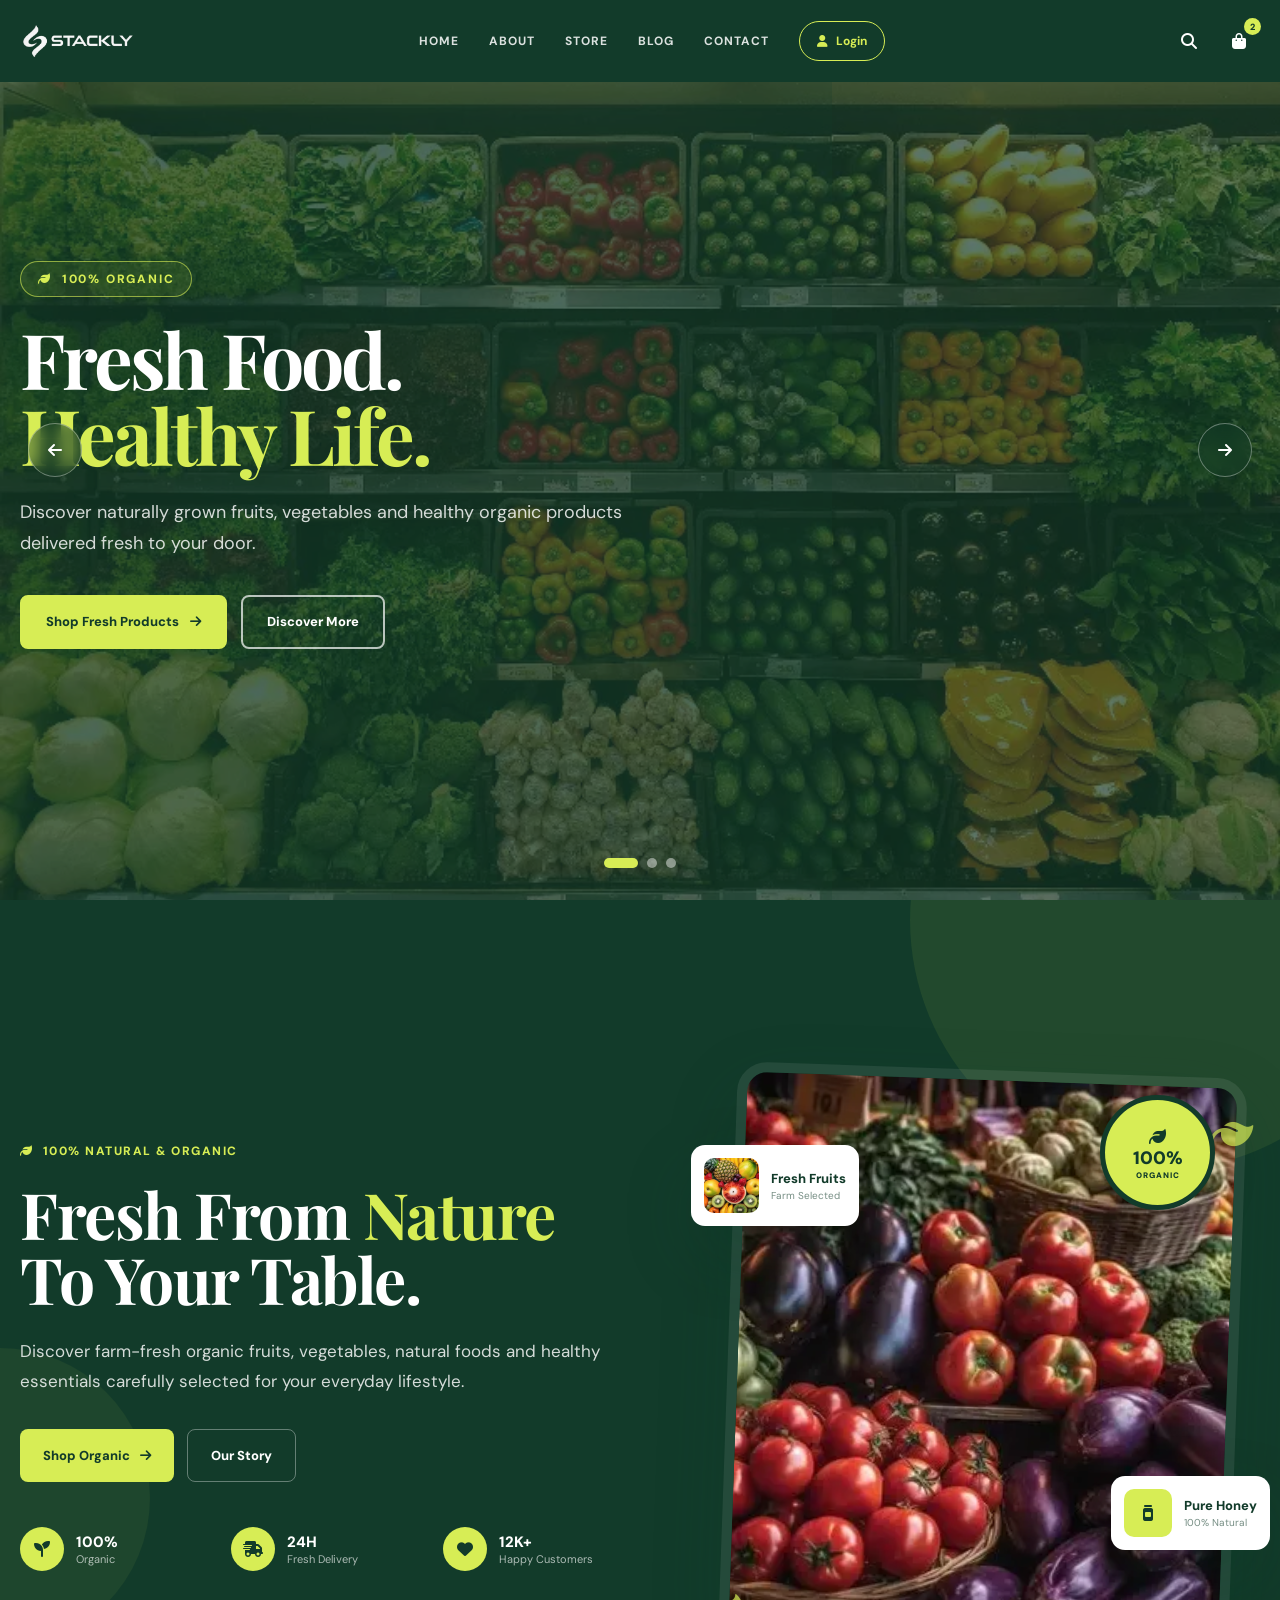
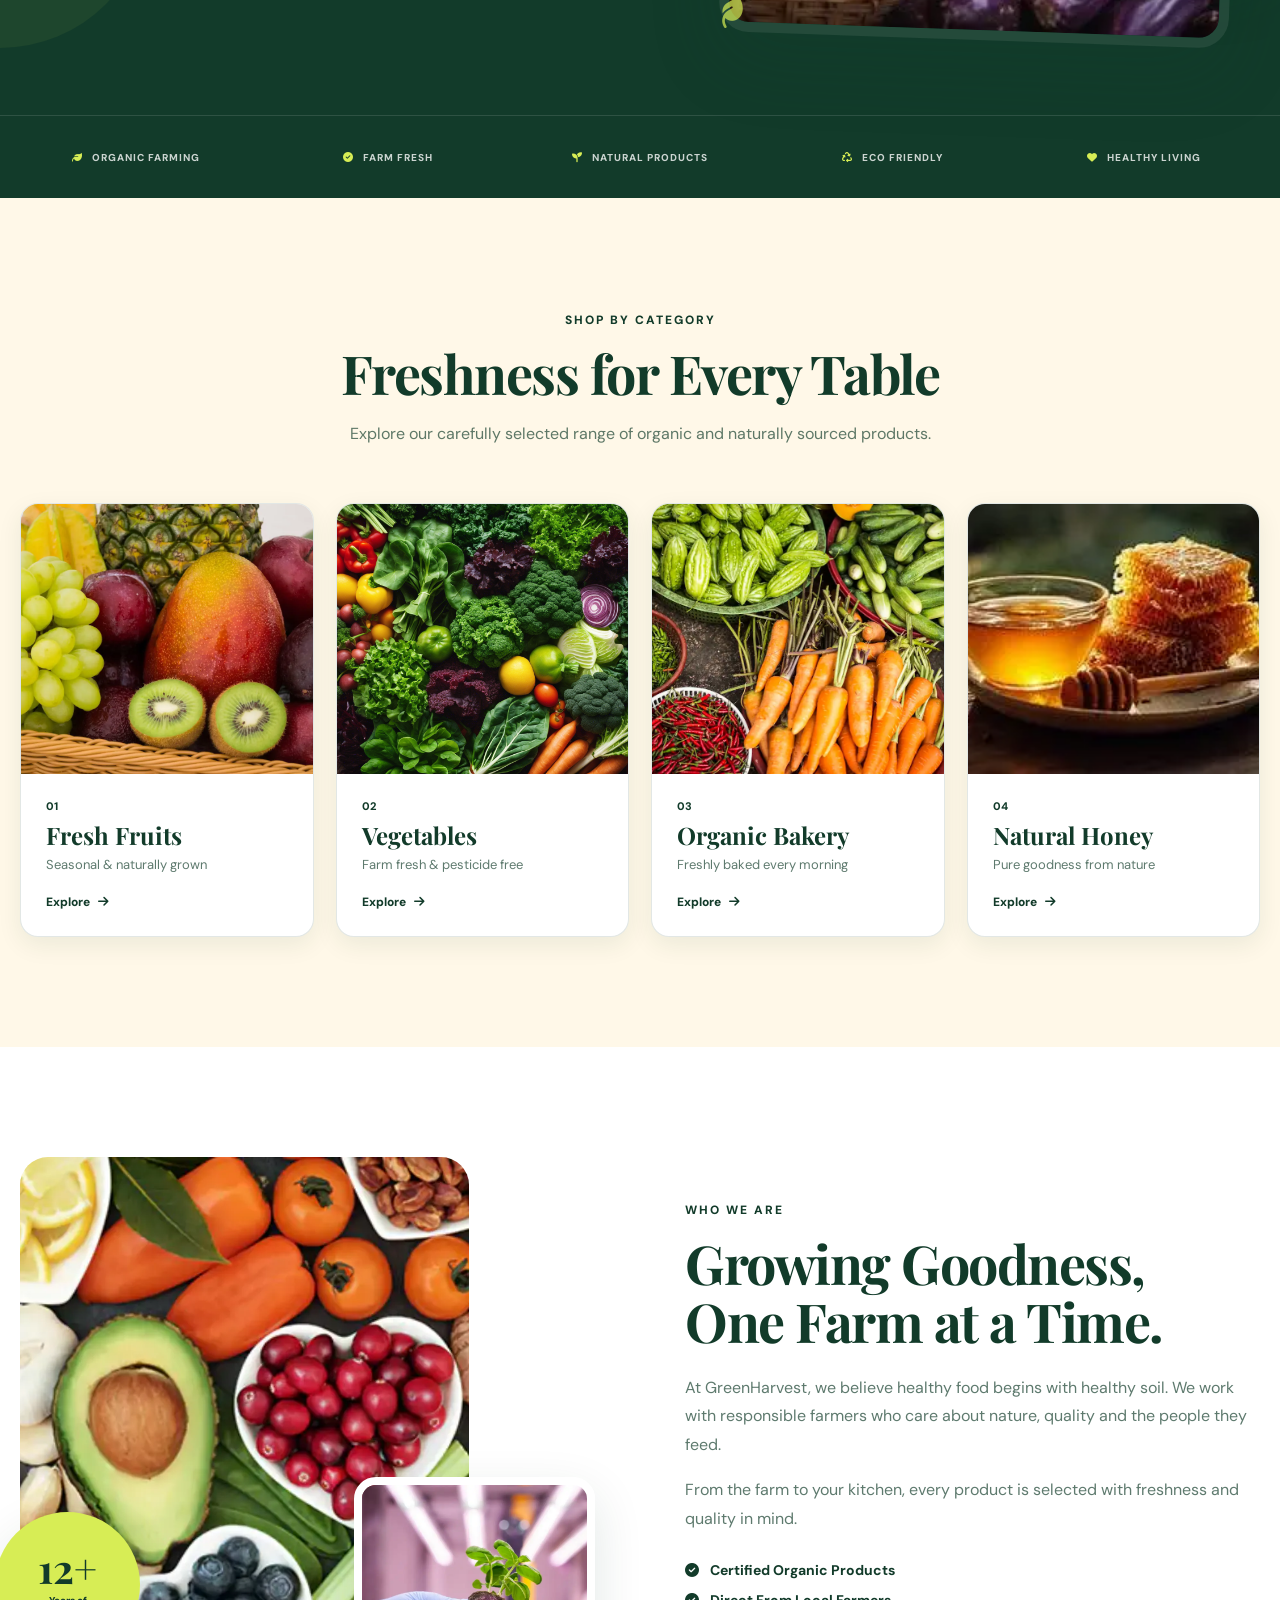
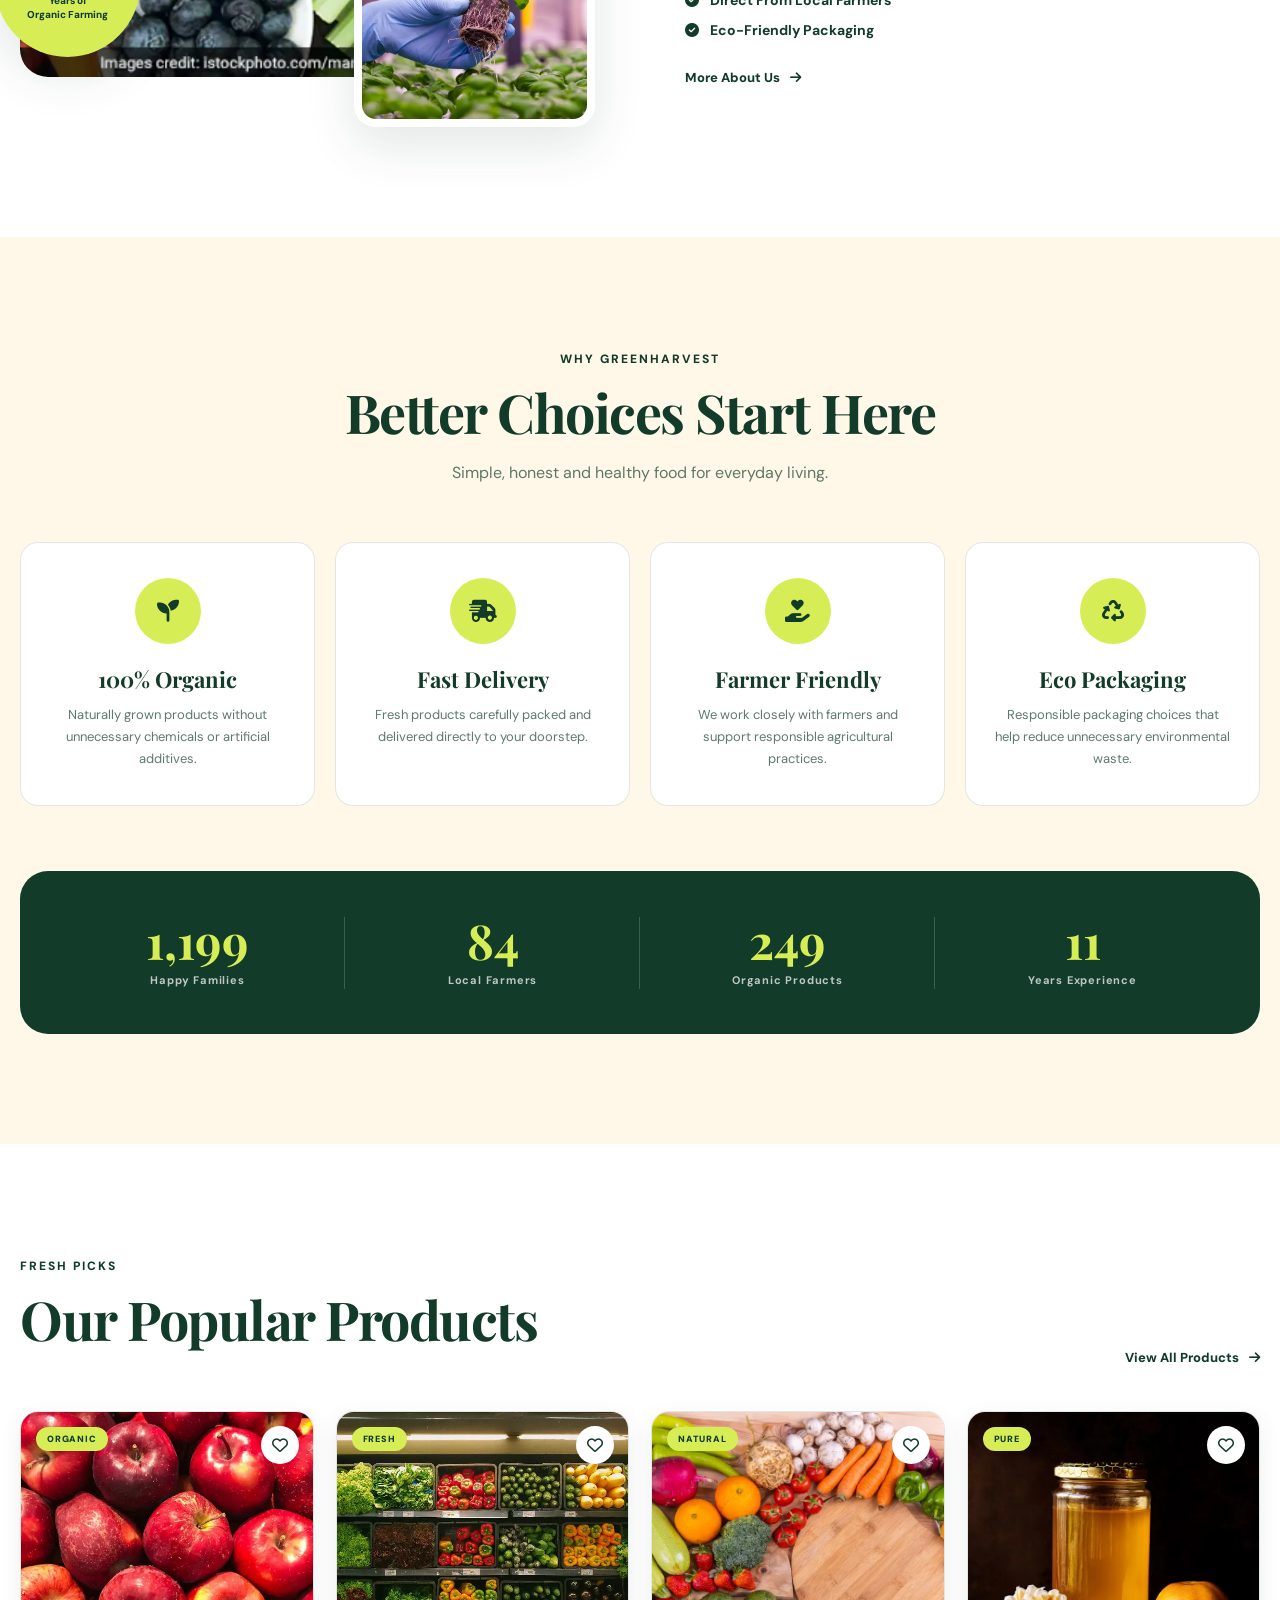
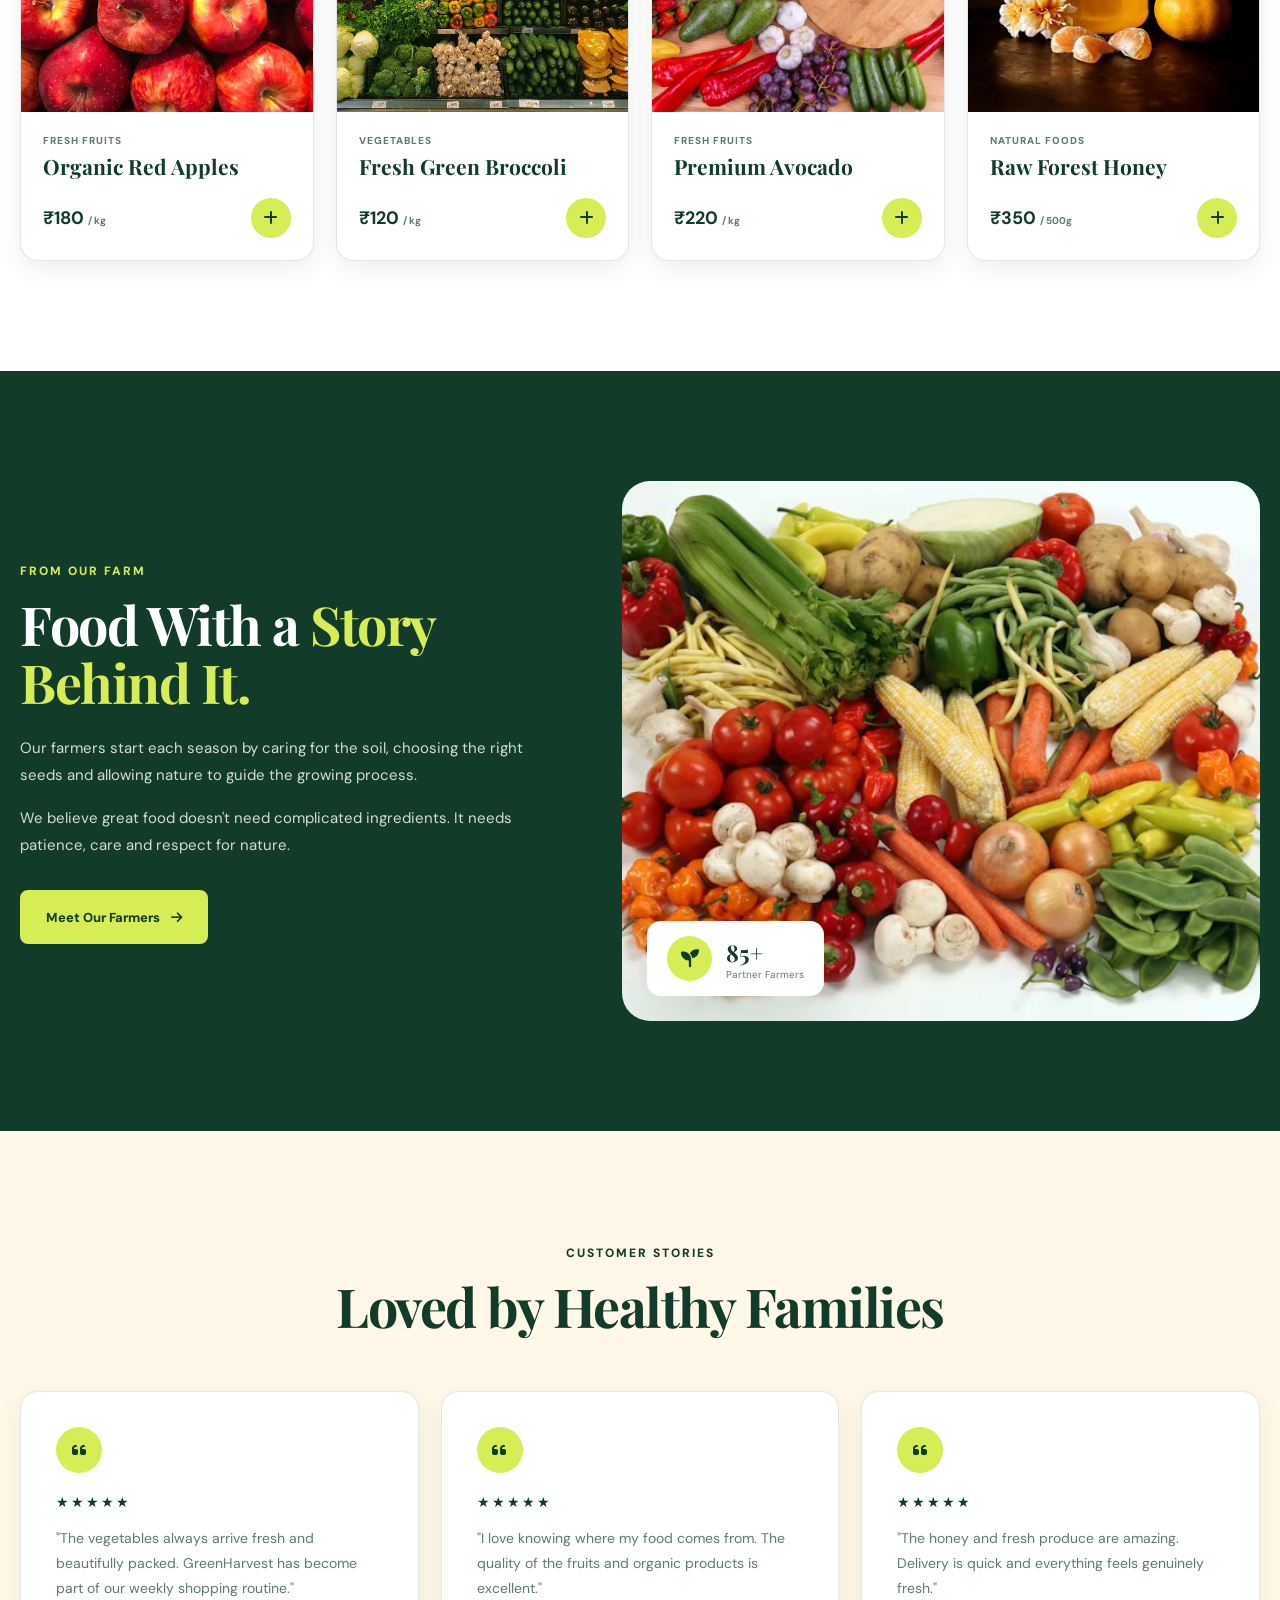
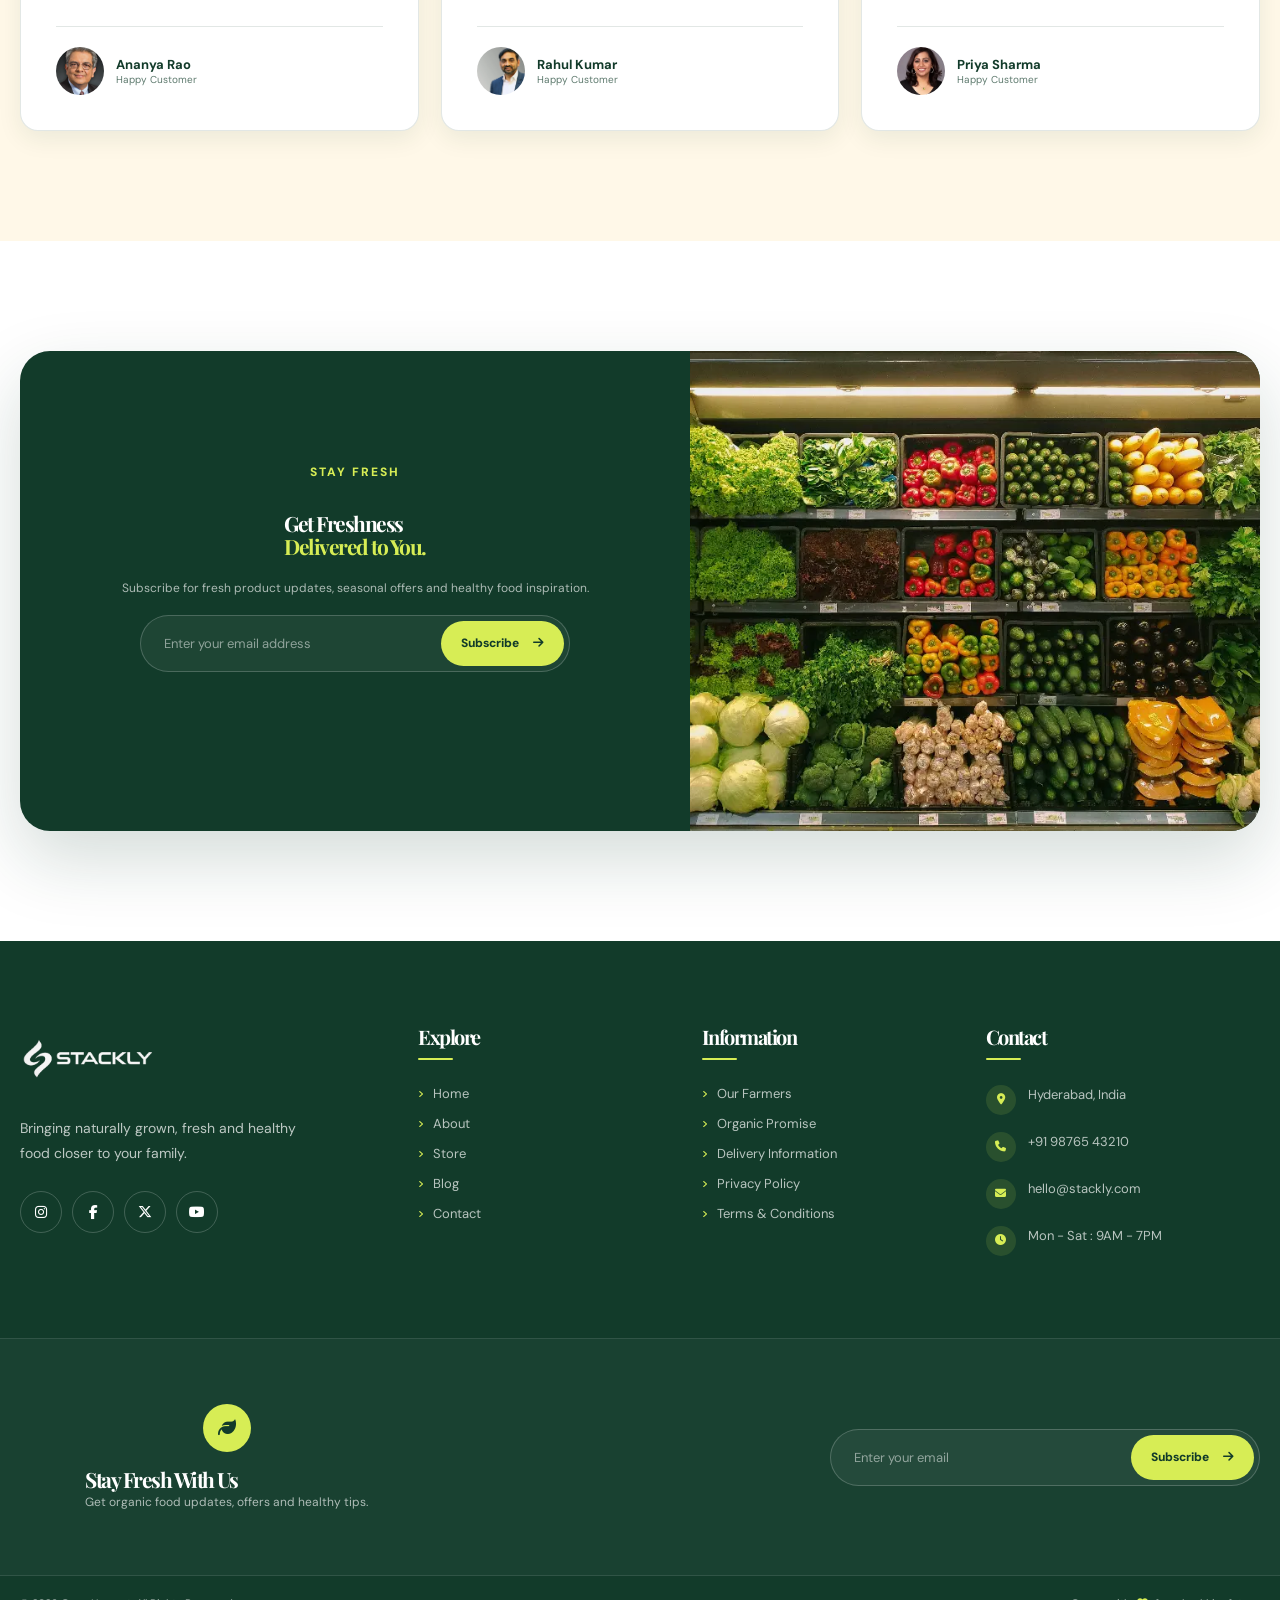
==== index.html @ ba46a20e "Add files via upload" ====
<!DOCTYPE html>
<html lang="en">
<head>
    <meta charset="UTF-8">
    <meta name="viewport" content="width=device-width, initial-scale=1.0">

    <meta name="description"
        content="Contact GreenHarvest Organic Food Store for orders, products, delivery and partnerships.">

    <title>GreenHarvest | Contact Us</title>

    <!-- Google Fonts -->
    <link rel="preconnect" href="https://fonts.googleapis.com">
    <link rel="preconnect" href="https://fonts.gstatic.com" crossorigin>

    <link href="https://fonts.googleapis.com/css2?family=DM+Sans:wght@400;500;600;700&family=Playfair+Display:wght@500;600;700;800&display=swap"
        rel="stylesheet">

    <!-- Font Awesome -->
    <link rel="stylesheet"
        href="https://cdnjs.cloudflare.com/ajax/libs/font-awesome/6.5.2/css/all.min.css">

    <!-- AOS -->
    <link rel="stylesheet"
        href="https://unpkg.com/aos@2.3.4/dist/aos.css">

    <!-- Contact CSS -->
    <link rel="stylesheet" href="css/style.css">
</head>

<body>

    <!-- ================= PRELOADER ================= -->

    <div class="preloader" id="preloader">
        <div class="loader">
            <span>
                <i class="fa-solid fa-leaf"></i>
            </span>

            <strong>STACKLY</strong>
        </div>
    </div>


    <!-- ================= HEADER ================= -->

    <header class="header" id="header">

        <div class="container nav-wrapper">
<a href="index.html" class="logo" aria-label="GreenHarvest Home">
    <img src="assets/imglogo.webp" alt="GreenHarvest Logo" class="logo-image">
</a>

            <nav class="navbar" id="navbar" aria-label="Main navigation">

                <a href="index.html" class="nav-link ">HOME</a>

                <a href="about.html" class="nav-link">ABOUT</a>

                <a href="store.html" class="nav-link">STORE</a>

                <a href="blog.html" class="nav-link">BLOG</a>

                <a href="contact.html" class="nav-link ">CONTACT</a>

                <a href="login.html" class="nav-login">
                    <i class="fa-solid fa-user"></i>
                    Login
                </a>

            </nav>


            <div class="nav-actions">
<button 
    class="icon-btn search-btn" 
    type="button" 
    title="Search" 
    aria-label="Search"
    onclick="window.location.href='404.html'">

    <i class="fa-solid fa-magnifying-glass"></i>

</button>


<button 
    class="icon-btn cart-btn" 
    type="button" 
    title="Cart" 
    aria-label="Cart"
    onclick="window.location.href='404.html'">

    <i class="fa-solid fa-bag-shopping"></i>

    <span class="cart-count">2</span>

</button>


                <button
                    class="menu-btn"
                    id="menuBtn"
                    type="button"
                    title="Open Menu"
                    aria-label="Open Menu">

                    <i class="fa-solid fa-bars"></i>

                </button>

            </div>

        </div>

    </header>


<main>

<!-- ================= SECTION 1 : HERO ================= -->
<section class="hero" id="home">

    <div class="hero-slider">

        <!-- SLIDE 1 -->
        <div class="hero-slide active">

            <div class="hero-image"
                 style="background-image:url('assets/f1.webp');">
            </div>

            <div class="hero-overlay"></div>

            <div class="container hero-content">

                <div class="hero-text">

                    <span class="hero-label">
                        <i class="fa-solid fa-leaf"></i>
                        100% ORGANIC
                    </span>

                    <h1>
                        Fresh Food.<br>
                        <span>Healthy Life.</span>
                    </h1>

                    <p>
                        Discover naturally grown fruits, vegetables and
                        healthy organic products delivered fresh to your door.
                    </p>

                    <div class="hero-buttons">

                        <a href="404.html" class="btn btn-primary">
                            Shop Fresh Products
                            <i class="fa-solid fa-arrow-right"></i>
                        </a>

                        <a href="404.html" class="btn btn-outline">
                            Discover More
                        </a>

                    </div>

                </div>

            </div>

        </div>


        <!-- SLIDE 2 -->
        <div class="hero-slide">

            <div class="hero-image"
                 style="background-image:url('assets/f2.webp');">
            </div>

            <div class="hero-overlay"></div>

            <div class="container hero-content">

                <div class="hero-text">

                    <span class="hero-label">
                        <i class="fa-solid fa-seedling"></i>
                        FARM TO TABLE
                    </span>

                    <h1>
                        Nature's Best<br>
                        <span>On Your Table.</span>
                    </h1>

                    <p>
                        Carefully selected organic ingredients sourced
                        from trusted local farmers.
                    </p>

                    <div class="hero-buttons">

                        <a href="404.html" class="btn btn-primary">
                            Explore Categories
                            <i class="fa-solid fa-arrow-right"></i>
                        </a>

                    </div>

                </div>

            </div>

        </div>


        <!-- SLIDE 3 -->
        <div class="hero-slide">

            <div class="hero-image"
                 style="background-image:url('assets/f3.webp');">
            </div>

            <div class="hero-overlay"></div>

            <div class="container hero-content">

                <div class="hero-text">

                    <span class="hero-label">
                        <i class="fa-solid fa-heart"></i>
                        EAT BETTER
                    </span>

                    <h1>
                        Good Food.<br>
                        <span>Good Future.</span>
                    </h1>

                    <p>
                        Better choices for your family and a healthier
                        planet.
                    </p>

                    <div class="hero-buttons">

                        <a href="404.html" class="btn btn-primary">
                            View Products
                            <i class="fa-solid fa-arrow-right"></i>
                        </a>

                    </div>

                </div>

            </div>

        </div>

    </div>


    <!-- SLIDER CONTROLS -->
    <button class="slider-btn prev"
            id="prevBtn"
            title="Previous Slide"
            aria-label="Previous Slide">
        <i class="fa-solid fa-arrow-left"></i>
    </button>

    <button class="slider-btn next"
            id="nextBtn"
            title="Next Slide"
            aria-label="Next Slide">
        <i class="fa-solid fa-arrow-right"></i>
    </button>


    <div class="slider-dots" id="sliderDots">

        <button class="dot active"
                aria-label="Slide 1"></button>

        <button class="dot"
                aria-label="Slide 2"></button>

        <button class="dot"
                aria-label="Slide 3"></button>

    </div>

</section>


<!-- ================= SECTION 2 : ORGANIC BANNER ================= -->
<section class="organic-banner" id="about">

    <div class="banner-bg"></div>

    <div class="banner-shape shape-one"></div>
    <div class="banner-shape shape-two"></div>

    <div class="container banner-container">

        <!-- LEFT CONTENT -->
        <div class="banner-content" data-aos="fade-right">

            <div class="banner-mini-tag">
                <i class="fa-solid fa-leaf"></i>
                100% NATURAL & ORGANIC
            </div>

            <h2>
                Fresh From
                <span>Nature</span>
                <br>
                To Your Table.
            </h2>

            <p class="banner-description">
                Discover farm-fresh organic fruits, vegetables,
                natural foods and healthy essentials carefully
                selected for your everyday lifestyle.
            </p>

            <div class="banner-buttons">

                <a href="404.html" class="banner-btn primary">
                    Shop Organic
                    <i class="fa-solid fa-arrow-right"></i>
                </a>

                <a href="404.html" class="banner-btn secondary">
                    Our Story
                </a>

            </div>


            <!-- TRUST INFO -->
            <div class="banner-trust">

                <div class="trust-item">

                    <div class="trust-icon">
                        <i class="fa-solid fa-seedling"></i>
                    </div>

                    <div>
                        <strong>100%</strong>
                        <span>Organic</span>
                    </div>

                </div>


                <div class="trust-item">

                    <div class="trust-icon">
                        <i class="fa-solid fa-truck-fast"></i>
                    </div>

                    <div>
                        <strong>24H</strong>
                        <span>Fresh Delivery</span>
                    </div>

                </div>


                <div class="trust-item">

                    <div class="trust-icon">
                        <i class="fa-solid fa-heart"></i>
                    </div>

                    <div>
                        <strong>12K+</strong>
                        <span>Happy Customers</span>
                    </div>

                </div>

            </div>

        </div>


        <!-- RIGHT VISUAL -->
        <div class="banner-visual" data-aos="fade-left">

            <div class="main-product-image">

                <img
                    src="assets/h1.webp"
                    alt="Fresh organic vegetables">

            </div>


            <!-- FLOATING FRUIT CARD -->
            <div class="floating-card fruit-card">

                <img
                    src="assets/f16.webp"
                    alt="Fresh organic fruits">

                <div>
                    <strong>Fresh Fruits</strong>
                    <span>Farm Selected</span>
                </div>

            </div>


            <!-- FLOATING HONEY CARD -->
            <div class="floating-card honey-card">

                <div class="honey-icon">
                    <i class="fa-solid fa-jar"></i>
                </div>

                <div>
                    <strong>Pure Honey</strong>
                    <span>100% Natural</span>
                </div>

            </div>


            <!-- ORGANIC BADGE -->
            <div class="organic-badge">

                <div class="badge-circle">
                    <i class="fa-solid fa-leaf"></i>
                </div>

                <span>100%</span>
                <small>ORGANIC</small>

            </div>


            <!-- DECORATIVE LEAVES -->
            <div class="decor-leaf leaf-one">
                <i class="fa-solid fa-leaf"></i>
            </div>

            <div class="decor-leaf leaf-two">
                <i class="fa-solid fa-leaf"></i>
            </div>

        </div>

    </div>


    <!-- BOTTOM FEATURES -->
    <div class="banner-bottom">

        <div class="container banner-bottom-inner">

            <div>
                <i class="fa-solid fa-leaf"></i>
                ORGANIC FARMING
            </div>

            <div>
                <i class="fa-solid fa-circle-check"></i>
                FARM FRESH
            </div>

            <div>
                <i class="fa-solid fa-seedling"></i>
                NATURAL PRODUCTS
            </div>

            <div>
                <i class="fa-solid fa-recycle"></i>
                ECO FRIENDLY
            </div>

            <div>
                <i class="fa-solid fa-heart"></i>
                HEALTHY LIVING
            </div>

        </div>

    </div>

</section>

</main>


<!-- ================= SECTION 2 : CATEGORIES ================= -->
<section class="categories section" id="categories">

    <div class="container">

        <div class="section-heading center"
             data-aos="fade-up">

            <span class="eyebrow">SHOP BY CATEGORY</span>

            <h2>
                Freshness for <span>Every Table</span>
            </h2>

            <p>
                Explore our carefully selected range of organic
                and naturally sourced products.
            </p>

        </div>


        <div class="category-grid">

            <div class="category-card" data-aos="fade-up" data-aos-delay="100">

                <div class="category-image">
                    <img src="assets/f10.webp"
                         alt="Fresh fruits">
                </div>

                <div class="category-content">
                    <span>01</span>
                    <h3>Fresh Fruits</h3>
                    <p>Seasonal & naturally grown</p>
                    <a href="404.html">
                        Explore <i class="fa-solid fa-arrow-right"></i>
                    </a>
                </div>

            </div>


            <div class="category-card" data-aos="fade-up" data-aos-delay="200">

                <div class="category-image">
                    <img src="assets/f17.webp"
                         alt="Organic vegetables">
                </div>

                <div class="category-content">
                    <span>02</span>
                    <h3>Vegetables</h3>
                    <p>Farm fresh & pesticide free</p>
                    <a href="404.html">
                        Explore <i class="fa-solid fa-arrow-right"></i>
                    </a>
                </div>

            </div>


            <div class="category-card" data-aos="fade-up" data-aos-delay="300">

                <div class="category-image">
                    <img src="assets/f4.webp"
                         alt="Organic bakery">
                </div>

                <div class="category-content">
                    <span>03</span>
                    <h3>Organic Bakery</h3>
                    <p>Freshly baked every morning</p>
                    <a href="404.html">
                        Explore <i class="fa-solid fa-arrow-right"></i>
                    </a>
                </div>

            </div>


            <div class="category-card" data-aos="fade-up" data-aos-delay="400">

                <div class="category-image">
                    <img src="assets/f18.webp"
                         alt="Organic honey">
                </div>

                <div class="category-content">
                    <span>04</span>
                    <h3>Natural Honey</h3>
                    <p>Pure goodness from nature</p>
                    <a href="404.html">
                        Explore <i class="fa-solid fa-arrow-right"></i>
                    </a>
                </div>

            </div>

        </div>

    </div>

</section>


<!-- ================= SECTION 3 : ABOUT ================= -->
<section class="about section" id="about">

    <div class="container about-grid">

        <div class="about-images" data-aos="fade-right">

            <div class="about-main-image">

                <img src="assets/f13.webp"
                     alt="Organic farming">

            </div>

            <div class="about-small-image">

                <img src="assets/f24.webp"
                     alt="Organic plant">

            </div>

            <div class="experience-badge">
                <strong>12+</strong>
                <span>Years of<br>Organic Farming</span>
            </div>

        </div>


        <div class="about-content" data-aos="fade-left">

            <span class="eyebrow">WHO WE ARE</span>

            <h2>
                Growing Goodness,
                <span>One Farm at a Time.</span>
            </h2>

            <p>
                At GreenHarvest, we believe healthy food begins with
                healthy soil. We work with responsible farmers who
                care about nature, quality and the people they feed.
            </p>

            <p>
                From the farm to your kitchen, every product is selected
                with freshness and quality in mind.
            </p>


            <div class="about-points">

                <div>
                    <i class="fa-solid fa-circle-check"></i>
                    <span>Certified Organic Products</span>
                </div>

                <div>
                    <i class="fa-solid fa-circle-check"></i>
                    <span>Direct From Local Farmers</span>
                </div>

                <div>
                    <i class="fa-solid fa-circle-check"></i>
                    <span>Eco-Friendly Packaging</span>
                </div>

            </div>


            <a href="404.html" class="text-btn">
                More About Us
                <i class="fa-solid fa-arrow-right"></i>
            </a>

        </div>

    </div>

</section>


<!-- ================= SECTION 4 : BENEFITS ================= -->
<section class="benefits section" id="benefits">

    <div class="container">

        <div class="section-heading center"
             data-aos="fade-up">

            <span class="eyebrow">WHY GREENHARVEST</span>

            <h2>
                Better Choices Start <span>Here</span>
            </h2>

            <p>
                Simple, honest and healthy food for everyday living.
            </p>

        </div>


        <div class="benefit-grid">

            <div class="benefit-card"
                 data-aos="zoom-in"
                 data-aos-delay="100">

                <div class="benefit-icon">
                    <i class="fa-solid fa-seedling"></i>
                </div>

                <h3>100% Organic</h3>

                <p>
                    Naturally grown products without unnecessary
                    chemicals or artificial additives.
                </p>

            </div>


            <div class="benefit-card"
                 data-aos="zoom-in"
                 data-aos-delay="200">

                <div class="benefit-icon">
                    <i class="fa-solid fa-truck-fast"></i>
                </div>

                <h3>Fast Delivery</h3>

                <p>
                    Fresh products carefully packed and delivered
                    directly to your doorstep.
                </p>

            </div>


            <div class="benefit-card"
                 data-aos="zoom-in"
                 data-aos-delay="300">

                <div class="benefit-icon">
                    <i class="fa-solid fa-hand-holding-heart"></i>
                </div>

                <h3>Farmer Friendly</h3>

                <p>
                    We work closely with farmers and support
                    responsible agricultural practices.
                </p>

            </div>


            <div class="benefit-card"
                 data-aos="zoom-in"
                 data-aos-delay="400">

                <div class="benefit-icon">
                    <i class="fa-solid fa-recycle"></i>
                </div>

                <h3>Eco Packaging</h3>

                <p>
                    Responsible packaging choices that help
                    reduce unnecessary environmental waste.
                </p>

            </div>

        </div>


        <div class="stats" data-aos="fade-up">

            <div class="stat">
                <strong class="counter" data-target="1200">0</strong>
                <span>Happy Families</span>
            </div>

            <div class="stat">
                <strong class="counter" data-target="85">0</strong>
                <span>Local Farmers</span>
            </div>

            <div class="stat">
                <strong class="counter" data-target="250">0</strong>
                <span>Organic Products</span>
            </div>

            <div class="stat">
                <strong class="counter" data-target="12">0</strong>
                <span>Years Experience</span>
            </div>

        </div>

    </div>

</section>


<!-- ================= SECTION 5 : PRODUCTS ================= -->
<section class="products section" id="products">

    <div class="container">

        <div class="products-top">

            <div class="section-heading"
                 data-aos="fade-right">

                <span class="eyebrow">FRESH PICKS</span>

                <h2>
                    Our Popular <span>Products</span>
                </h2>

            </div>

            <a href="404.html" class="text-btn" data-aos="fade-left">
                View All Products
                <i class="fa-solid fa-arrow-right"></i>
            </a>

        </div>


        <div class="product-grid">

            <article class="product-card"
                     data-aos="fade-up">

                <div class="product-image">

                    <span class="product-tag">Organic</span>

                    <img src="assets/f6.webp"
                         alt="Organic apples">

                    <button class="wishlist"
                            title="Add to Wishlist"
                            aria-label="Add to Wishlist">
                        <i class="fa-regular fa-heart"></i>
                    </button>

                </div>

                <div class="product-info">

                    <span class="product-category">Fresh Fruits</span>

                    <h3>Organic Red Apples</h3>

                    <div class="product-bottom">

                        <strong>₹180 <small>/ kg</small></strong>

                        <button class="add-cart"
                                title="Add to Cart"
                                aria-label="Add to Cart">
                            <i class="fa-solid fa-plus"></i>
                        </button>

                    </div>

                </div>

            </article>


            <article class="product-card"
                     data-aos="fade-up"
                     data-aos-delay="100">

                <div class="product-image">

                    <span class="product-tag">Fresh</span>

                    <img src="assets/f1.webp"
                         alt="Organic vegetables">

                    <button class="wishlist"
                            title="Add to Wishlist"
                            aria-label="Add to Wishlist">
                        <i class="fa-regular fa-heart"></i>
                    </button>

                </div>

                <div class="product-info">

                    <span class="product-category">Vegetables</span>

                    <h3>Fresh Green Broccoli</h3>

                    <div class="product-bottom">

                        <strong>₹120 <small>/ kg</small></strong>

                        <button class="add-cart"
                                title="Add to Cart"
                                aria-label="Add to Cart">
                            <i class="fa-solid fa-plus"></i>
                        </button>

                    </div>

                </div>

            </article>


            <article class="product-card"
                     data-aos="fade-up"
                     data-aos-delay="200">

                <div class="product-image">

                    <span class="product-tag">Natural</span>

                    <img src="assets/f3.webp"
                         alt="Organic avocado">

                    <button class="wishlist"
                            title="Add to Wishlist"
                            aria-label="Add to Wishlist">
                        <i class="fa-regular fa-heart"></i>
                    </button>

                </div>

                <div class="product-info">

                    <span class="product-category">Fresh Fruits</span>

                    <h3>Premium Avocado</h3>

                    <div class="product-bottom">

                        <strong>₹220 <small>/ kg</small></strong>

                        <button class="add-cart"
                                title="Add to Cart"
                                aria-label="Add to Cart">
                            <i class="fa-solid fa-plus"></i>
                        </button>

                    </div>

                </div>

            </article>


            <article class="product-card"
                     data-aos="fade-up"
                     data-aos-delay="300">

                <div class="product-image">

                    <span class="product-tag">Pure</span>

                    <img src="assets/f8.webp"
                         alt="Organic honey">

                    <button class="wishlist"
                            title="Add to Wishlist"
                            aria-label="Add to Wishlist">
                        <i class="fa-regular fa-heart"></i>
                    </button>

                </div>

                <div class="product-info">

                    <span class="product-category">Natural Foods</span>

                    <h3>Raw Forest Honey</h3>

                    <div class="product-bottom">

                        <strong>₹350 <small>/ 500g</small></strong>

                        <button class="add-cart"
                                title="Add to Cart"
                                aria-label="Add to Cart">
                            <i class="fa-solid fa-plus"></i>
                        </button>

                    </div>

                </div>

            </article>

        </div>

    </div>

</section>


<!-- ================= SECTION 6 : FARM STORY ================= -->
<section class="farm-story section">

    <div class="container story-grid">

        <div class="story-content"
             data-aos="fade-right">

            <span class="eyebrow">FROM OUR FARM</span>

            <h2>
                Food With a
                <span>Story Behind It.</span>
            </h2>

            <p>
                Our farmers start each season by caring for the soil,
                choosing the right seeds and allowing nature to guide
                the growing process.
            </p>

            <p>
                We believe great food doesn't need complicated
                ingredients. It needs patience, care and respect
                for nature.
            </p>

            <a href="404.html" class="btn btn-primary">
                Meet Our Farmers
                <i class="fa-solid fa-arrow-right"></i>
            </a>

        </div>


        <div class="story-image"
             data-aos="fade-left">

            <img src="assets/f7.webp"
                 alt="Organic farm">

            <div class="story-card">

                <i class="fa-solid fa-seedling"></i>

                <div>
                    <strong>85+</strong>
                    <span>Partner Farmers</span>
                </div>

            </div>

        </div>

    </div>

</section>


<!-- ================= SECTION 7 : TESTIMONIALS ================= -->
<section class="reviews section" id="reviews">

    <div class="container">

        <div class="section-heading center"
             data-aos="fade-up">

            <span class="eyebrow">CUSTOMER STORIES</span>

            <h2>
                Loved by <span>Healthy Families</span>
            </h2>

        </div>


        <div class="review-grid">

            <div class="review-card"
                 data-aos="fade-up">

                <div class="quote-icon">
                    <i class="fa-solid fa-quote-left"></i>
                </div>

                <div class="stars">
                    ★★★★★
                </div>

                <p>
                    "The vegetables always arrive fresh and beautifully
                    packed. GreenHarvest has become part of our weekly
                    shopping routine."
                </p>

                <div class="review-user">

                    <img src="assets/k_11zon.webp"
                         alt="Customer">

                    <div>
                        <strong>Ananya Rao</strong>
                        <span>Happy Customer</span>
                    </div>

                </div>

            </div>


            <div class="review-card"
                 data-aos="fade-up"
                 data-aos-delay="150">

                <div class="quote-icon">
                    <i class="fa-solid fa-quote-left"></i>
                </div>

                <div class="stars">
                    ★★★★★
                </div>

                <p>
                    "I love knowing where my food comes from. The quality
                    of the fruits and organic products is excellent."
                </p>

                <div class="review-user">

                    <img src="assets/m_11zon.webp"
                         alt="Customer">

                    <div>
                        <strong>Rahul Kumar</strong>
                        <span>Happy Customer</span>
                    </div>

                </div>

            </div>


            <div class="review-card"
                 data-aos="fade-up"
                 data-aos-delay="300">

                <div class="quote-icon">
                    <i class="fa-solid fa-quote-left"></i>
                </div>

                <div class="stars">
                    ★★★★★
                </div>

                <p>
                    "The honey and fresh produce are amazing. Delivery
                    is quick and everything feels genuinely fresh."
                </p>

                <div class="review-user">

                    <img src="assets/h_11zon.webp"
                         alt="Customer">

                    <div>
                        <strong>Priya Sharma</strong>
                        <span>Happy Customer</span>
                    </div>

                </div>

            </div>

        </div>

    </div>

</section>


<!-- ================= SECTION 8 : CTA ================= -->
<section class="newsletter section" id="contact">

    <div class="container newsletter-box"
         data-aos="zoom-in">

        <div class="newsletter-content">

            <span class="eyebrow">STAY FRESH</span>

            <h2>
                Get Freshness
                <span>Delivered to You.</span>
            </h2>

            <p>
                Subscribe for fresh product updates, seasonal offers
                and healthy food inspiration.
            </p>

            <form class="newsletter-form" id="newsletterForm">

                <input type="email"
                       id="email"
                       placeholder="Enter your email address"
                       required>

                <button type="submit">
                    Subscribe
                    <i class="fa-solid fa-arrow-right"></i>
                </button>

            </form>

            <small id="formMessage"></small>

        </div>

        <div class="newsletter-image">

            <img src="assets/f1.webp"
                 alt="Healthy organic food">

        </div>

    </div>

</section>

<!-- ================= SECTION 9 : FOOTER ================= -->
<footer class="footer">

    <div class="container footer-grid">

        <!-- ABOUT -->
        <div class="footer-about">

            <a href="index.html"
               class="logo footer-logo"
               aria-label="GreenHarvest Home">

                <img src="assets/imglogo.webp"
                     alt="GreenHarvest Logo">

            </a>

            <p class="footer-description">
                Bringing naturally grown, fresh and healthy food
                closer to your family.
            </p>

            <!-- SOCIAL LINKS -->
            <div class="social-links">

                <a href="404.html" aria-label="Instagram" title="Instagram">
                    <i class="fa-brands fa-instagram"></i>
                </a>

                <a href="404.html" aria-label="Facebook" title="Facebook">
                    <i class="fa-brands fa-facebook-f"></i>
                </a>

                <a href="404.html" aria-label="Twitter" title="Twitter">
                    <i class="fa-brands fa-x-twitter"></i>
                </a>

                <a href="404.html" aria-label="YouTube" title="YouTube">
                    <i class="fa-brands fa-youtube"></i>
                </a>

            </div>

        </div>


        <!-- EXPLORE -->
        <div class="footer-column">

            <h2>Explore</h2>

            <a href="index.html">
                <i class="fa-solid fa-angle-right"></i>
                Home
            </a>

            <a href="about.html">
                <i class="fa-solid fa-angle-right"></i>
                About
            </a>

            <a href="store.html">
                <i class="fa-solid fa-angle-right"></i>
                Store
            </a>

            <a href="blog.html">
                <i class="fa-solid fa-angle-right"></i>
                Blog
            </a>

            <a href="contact.html">
                <i class="fa-solid fa-angle-right"></i>
                Contact
            </a>

        </div>


        <!-- INFORMATION -->
        <div class="footer-column">

            <h2>Information</h2>

            <a href="404.html">
                <i class="fa-solid fa-angle-right"></i>
                Our Farmers
            </a>

            <a href="404.html">
                <i class="fa-solid fa-angle-right"></i>
                Organic Promise
            </a>

            <a href="404.html">
                <i class="fa-solid fa-angle-right"></i>
                Delivery Information
            </a>

            <a href="404.html">
                <i class="fa-solid fa-angle-right"></i>
                Privacy Policy
            </a>

            <a href="404.html">
                <i class="fa-solid fa-angle-right"></i>
                Terms & Conditions
            </a>

        </div>


        <!-- CONTACT -->
        <div class="footer-column footer-contact">

            <h2>Contact</h2>

            <p>
                <span class="contact-icon">
                    <i class="fa-solid fa-location-dot"></i>
                </span>
                <span>
                    Hyderabad, India
                </span>
            </p>

            <p>
                <span class="contact-icon">
                    <i class="fa-solid fa-phone"></i>
                </span>
                <span>
                    +91 98765 43210
                </span>
            </p>

            <p>
                <span class="contact-icon">
                    <i class="fa-solid fa-envelope"></i>
                </span>
                <span>
                    hello@stackly.com
                </span>
            </p>

            <p>
                <span class="contact-icon">
                    <i class="fa-solid fa-clock"></i>
                </span>
                <span>
                    Mon - Sat : 9AM - 7PM
                </span>
            </p>

        </div>

    </div>


    <!-- NEWSLETTER -->
    <div class="footer-newsletter">

        <div class="container newsletter-inner">

            <div class="newsletter-content">

                <span class="newsletter-icon">
                    <i class="fa-solid fa-leaf"></i>
                </span>

                <div>
                    <h2>Stay Fresh With Us</h2>

                    <p>
                        Get organic food updates, offers and healthy tips.
                    </p>
                </div>

            </div>


            <form class="newsletter-form" id="newsletterForm">

                <label for="newsletterEmail" class="sr-only">
                    Email address
                </label>

                <input
                    type="email"
                    id="newsletterEmail"
                    placeholder="Enter your email"
                    autocomplete="email"
                    required
                >

                <button type="submit">
                    Subscribe
                    <i class="fa-solid fa-arrow-right"></i>
                </button>

            </form>

        </div>

    </div>


    <!-- FOOTER BOTTOM -->
    <div class="footer-bottom">

        <div class="container footer-bottom-inner">

            <p>
                © 2026 GreenHarvest. All Rights Reserved.
            </p>

            <p class="footer-made">
                Grown with
                <i class="fa-solid fa-heart"></i>
                for a healthier future.
            </p>

        </div>

    </div>

</footer>

<!-- Back To Top -->
<button class="back-top"
        id="backTop"
        title="Back to Top"
        aria-label="Back to Top">

    <i class="fa-solid fa-arrow-up"></i>

</button>


<!-- AOS -->
<script src="https://unpkg.com/aos@2.3.4/dist/aos.js"></script>

<script src="js/script.js"></script>

</body>
</html>
---- css/style.css ----
/* =========================================================
   GREENHARVEST ORGANIC FOOD STORE
   COMPLETE STYLE CSS
   =========================================================
   3 MAIN COLORS
   01 - DEEP GREEN : #123B2A
   02 - LIME       : #D7ED55
   03 - CREAM      : #FFF8E8
========================================================= */


/* =========================================================
   ROOT VARIABLES
========================================================= */

:root {
    --primary: #123B2A;
    --primary-dark: #0C2C20;
    --accent: #D7ED55;
    --cream: #FFF8E8;
    --white: #FFFFFF;

    --text: #123B2A;
    --text-soft: rgba(18, 59, 42, 0.68);
    --text-light: rgba(255, 255, 255, 0.82);

    --border: rgba(18, 59, 42, 0.12);
    --border-light: rgba(255, 255, 255, 0.18);

    --shadow-sm: 0 8px 25px rgba(18, 59, 42, 0.08);
    --shadow: 0 18px 50px rgba(18, 59, 42, 0.12);
    --shadow-lg: 0 28px 70px rgba(18, 59, 42, 0.18);

    --radius-sm: 10px;
    --radius: 18px;
    --radius-lg: 28px;

    --container: 1240px;
    --transition: 0.35s ease;
}


/* =========================================================
   RESET
========================================================= */

* {
    margin: 0;
    padding: 0;
    box-sizing: border-box;
}

html {
    scroll-behavior: smooth;
}

body {
    font-family: "DM Sans", sans-serif;
    background: var(--light);
    color: var(--primary);
    overflow-x: hidden;
}

img {
    width: 100%;
    display: block;
}

button,
input,
textarea,
select {
    font: inherit;
}

button {
    border: 0;
    cursor: pointer;
}

a {
    color: inherit;
    text-decoration: none;
}

ul {
    list-style: none;
}

::selection {
    background: var(--accent);
    color: var(--primary);
}

/* =========================================================
   GLOBAL CONTAINER
========================================================= */

.container {
    width: min(100% - 40px, var(--container));
    margin-inline: auto;
}


/* =========================================================
   COMMON SECTION
========================================================= */

.section {
    padding: 110px 0;
}


/* =========================================================
   TYPOGRAPHY
========================================================= */

h1,
h2,
h3,
h4 {
    font-family: "Playfair Display", serif;
    color: var(--primary);
}

h2 {
    font-size: clamp(38px, 4.2vw, 58px);
    line-height: 1.08;
    letter-spacing: -1.5px;
}

h2 span {
    color: var(--primary);
}


/* =========================================================
   EYEBROW
========================================================= */

.eyebrow {
    display: inline-block;

    margin-bottom: 16px;

    color: var(--primary);

    font-size: 12px;
    font-weight: 800;

    letter-spacing: 2px;
    text-transform: uppercase;
}


/* =========================================================
   SECTION HEADING
========================================================= */

.section-heading {
    max-width: 680px;
}

.section-heading.center {
    margin: 0 auto 55px;
    text-align: center;
}

.section-heading h2 {
    margin-bottom: 18px;
}

.section-heading p {
    max-width: 620px;

    color: var(--text-soft);

    font-size: 16px;
    line-height: 1.75;
}

.section-heading.center p {
    margin-inline: auto;
}


/* =========================================================
   PRELOADER
========================================================= */

.preloader {
    position: fixed;
    inset: 0;

    display: flex;
    align-items: center;
    justify-content: center;

    background: var(--primary);

    z-index: 99999;

    transition:
        opacity 0.5s ease,
        visibility 0.5s ease;
}

.preloader.hide {
    opacity: 0;
    visibility: hidden;
    pointer-events: none;
}

.loader {
    display: flex;
    flex-direction: column;
    align-items: center;
    gap: 15px;

    color: var(--white);
}

.loader span {
    width: 72px;
    height: 72px;

    display: flex;
    align-items: center;
    justify-content: center;

    border: 2px solid var(--accent);
    border-radius: 50%;

    color: var(--accent);

    animation: loaderPulse 1.5s infinite;
}

.loader span i {
    font-size: 28px;
}

.loader strong {
    font-family: "Playfair Display", serif;
    font-size: 22px;
}

@keyframes loaderPulse {
    0%,
    100% {
        transform: scale(1);
    }

    50% {
        transform: scale(1.08);
    }
}


/* =========================================================
   HEADER
========================================================= */

.header {
    position: fixed;
    top: 0;
    left: 0;
    width: 100%;
    z-index: 1000;
    background: var(--primary);
    transition:
        background var(--transition),
        box-shadow var(--transition);
}

.header.scrolled {
    box-shadow: 0 8px 30px rgba(18, 59, 42, 0.15);
}

.nav-wrapper {
    min-height: 82px;
    display: flex;
    align-items: center;
    justify-content: space-between;
    gap: 25px;
}

/* =========================================================
   LOGO IMAGE
========================================================= */

.logo {
    display: inline-flex;
    align-items: center;
    flex-shrink: 0;
}

.logo-image {
    width: 115px;
    height: 70px;
    object-fit: contain;
    display: block;
}

/* Tablet */
@media (max-width: 850px) {
    .logo-image {
        width: 100px;
        height: 62px;
    }
}

/* Mobile */
@media (max-width: 600px) {
    .logo-image {
        width: 90px;
        height: 58px;
    }
}

/* NAV */

.navbar {
    display: flex;
    align-items: center;
    gap: 30px;
}

.nav-link {
    position: relative;
    color: var(--white);
    font-size: 12px;
    font-weight: 700;
    letter-spacing: 1px;
    padding: 31px 0;
    opacity: 0.85;
    transition: opacity var(--transition);
}

.nav-link::after {
    content: "";
    position: absolute;
    left: 0;
    bottom: 23px;
    width: 0;
    height: 3px;
    border-radius: 10px;
    background: var(--light);
    transition: width var(--transition);
}

.nav-link:hover,
.nav-link.active {
    opacity: 1;
    color: white;
}

.nav-link:hover::after,
.nav-link.active::after {
    width: 100%;
}

.nav-login {
    display: inline-flex;
    align-items: center;
    gap: 8px;
    padding: 11px 17px;
    border: 1px solid var(--accent);
    border-radius: 100px;
    color: var(--accent);
    font-size: 12px;
    font-weight: 700;
    transition: var(--transition);
}

.nav-login:hover {
    background: var(--accent);
    color: var(--primary);
}

.nav-actions {
    display: flex;
    align-items: center;
    gap: 8px;
}

.icon-btn,
.menu-btn {
    width: 42px;
    height: 42px;
    border-radius: 50%;
    display: grid;
    place-items: center;
    background: transparent;
    color: var(--white);
    transition: var(--transition);
}

.icon-btn:hover,
.menu-btn:hover {
    background: var(--accent);
    color: var(--primary);
}

.cart-btn {
    position: relative;
}

.cart-count {
    position: absolute;
    top: -2px;
    right: -1px;
    min-width: 17px;
    height: 17px;
    padding: 0 4px;
    border-radius: 50%;
    background: var(--accent);
    color: var(--primary);
    display: grid;
    place-items: center;
    font-size: 9px;
    font-weight: 900;
}

.menu-btn {
    display: none;
}


/* =========================================================
   HERO
========================================================= */

.hero {
    position: relative;

    width: 100%;
    min-height: 100vh;
    min-height: 100svh;

    overflow: hidden;

    background: var(--primary);

    color: var(--white);
}

.hero-slider {
    position: relative;

    width: 100%;

    min-height: 100vh;
    min-height: 100svh;
}

.hero-slide {
    position: absolute;
    inset: 0;

    width: 100%;

    min-height: 100vh;
    min-height: 100svh;

    opacity: 0;
    visibility: hidden;

    transition:
        opacity 0.8s ease,
        visibility 0.8s ease;

    overflow: hidden;
}

.hero-slide.active {
    opacity: 1;
    visibility: visible;
    z-index: 2;
}

.hero-image {
    position: absolute;
    inset: 0;

    width: 100%;
    height: 100%;

    background-size: cover;
    background-position: center;
    background-repeat: no-repeat;

    transform: scale(1.08);

    transition: transform 7s ease;
}

.hero-slide.active .hero-image {
    transform: scale(1);
}

.hero-overlay {
    position: absolute;
    inset: 0;

    background: rgba(18, 59, 42, 0.67);

    z-index: 1;
}

.hero-slide::after {
    content: "";

    position: absolute;
    inset: 0;

    width: 65%;

    background: rgba(18, 59, 42, 0.22);

    z-index: 1;
}

.hero-content {
    position: relative;

    min-height: 100vh;
    min-height: 100svh;

    display: flex;
    align-items: center;

    padding: 120px 0 110px;

    z-index: 3;
}

.hero-text {
    max-width: 720px;

    position: relative;

    z-index: 4;
}

.hero-label {
    display: inline-flex;
    align-items: center;
    gap: 10px;

    padding: 9px 17px;

    margin-bottom: 24px;

    border: 1px solid rgba(215, 237, 85, 0.6);
    border-radius: 50px;

    background: rgba(215, 237, 85, 0.08);

    color: var(--accent);

    font-size: 12px;
    font-weight: 800;

    letter-spacing: 1.8px;
}

.hero-text h1 {
    margin-bottom: 25px;

    color: var(--white);

    font-size: clamp(50px, 6vw, 88px);

    line-height: 0.98;

    letter-spacing: -3px;
}

.hero-text h1 span {
    color: var(--accent);
}

.hero-text p {
    max-width: 620px;

    margin-bottom: 35px;

    color: var(--text-light);

    font-size: 18px;

    line-height: 1.75;
}

.hero-buttons {
    display: flex;
    align-items: center;
    flex-wrap: wrap;

    gap: 14px;
}


/* =========================================================
   BUTTONS
========================================================= */

.btn {
    min-height: 54px;

    display: inline-flex;
    align-items: center;
    justify-content: center;

    gap: 11px;

    padding: 14px 24px;

    border-radius: 8px;

    font-size: 13px;
    font-weight: 800;

    transition: all var(--transition);
}

.btn-primary {
    background: var(--accent);

    border: 2px solid var(--accent);

    color: var(--primary);
}

.btn-primary:hover {
    background: var(--white);
    border-color: var(--white);

    transform: translateY(-4px);

    box-shadow: var(--shadow);
}

.btn-primary i {
    transition: transform var(--transition);
}

.btn-primary:hover i {
    transform: translateX(5px);
}

.btn-outline {
    background: transparent;

    border: 2px solid rgba(255, 255, 255, 0.7);

    color: var(--white);
}

.btn-outline:hover {
    background: var(--white);

    border-color: var(--white);

    color: var(--primary);

    transform: translateY(-4px);
}


/* =========================================================
   SLIDER BUTTONS
========================================================= */

.slider-btn {
    position: absolute;

    top: 50%;

    width: 54px;
    height: 54px;

    display: flex;
    align-items: center;
    justify-content: center;

    border: 1px solid rgba(255, 255, 255, 0.35);
    border-radius: 50%;

    background: rgba(18, 59, 42, 0.4);

    color: var(--white);

    cursor: pointer;

    z-index: 10;

    transform: translateY(-50%);

    backdrop-filter: blur(8px);
    -webkit-backdrop-filter: blur(8px);

    transition: all var(--transition);
}

.slider-btn.prev {
    left: 28px;
}

.slider-btn.next {
    right: 28px;
}

.slider-btn:hover {
    background: var(--accent);

    border-color: var(--accent);

    color: var(--primary);

    transform: translateY(-50%) scale(1.08);
}


/* =========================================================
   SLIDER DOTS
========================================================= */

.slider-dots {
    position: absolute;

    left: 50%;
    bottom: 32px;

    display: flex;
    align-items: center;
    gap: 9px;

    transform: translateX(-50%);

    z-index: 10;
}

.slider-dots .dot {
    width: 10px;
    height: 10px;

    padding: 0;

    border-radius: 50%;

    background: rgba(255, 255, 255, 0.45);

    cursor: pointer;

    transition: all var(--transition);
}

.slider-dots .dot.active {
    width: 34px;

    border-radius: 20px;

    background: var(--accent);
}


/* =========================================================
   ORGANIC BANNER
========================================================= */

.organic-banner {
    position: relative;

    overflow: hidden;

    padding: 115px 0 0;

    background: var(--primary);

    color: var(--white);
}

.banner-bg {
    position: absolute;
    inset: 0;

    background: var(--primary);
}

.banner-shape {
    position: absolute;

    border-radius: 50%;

    background: rgba(215, 237, 85, 0.08);

    pointer-events: none;
}

.shape-one {
    width: 500px;
    height: 500px;

    top: -230px;
    right: -130px;
}

.shape-two {
    width: 300px;
    height: 300px;

    bottom: 150px;
    left: -150px;

    background: rgba(215, 237, 85, 0.06);
}

.banner-container {
    position: relative;

    display: grid;
    grid-template-columns: 1fr 0.9fr;

    gap: 70px;

    align-items: center;

    min-height: 680px;

    z-index: 2;
}


/* =========================================================
   BANNER CONTENT
========================================================= */

.banner-content {
    max-width: 650px;
}

.banner-mini-tag {
    display: inline-flex;
    align-items: center;
    gap: 9px;

    margin-bottom: 22px;

    color: var(--accent);

    font-size: 12px;
    font-weight: 800;

    letter-spacing: 1.5px;
}

.banner-content h2 {
    margin-bottom: 24px;

    color: var(--white);

    font-size: clamp(42px, 5vw, 70px);

    line-height: 1.02;
}

.banner-content h2 span {
    color: var(--accent);
}

.banner-description {
    max-width: 590px;

    margin-bottom: 32px;

    color: var(--text-light);

    font-size: 17px;

    line-height: 1.8;
}


/* =========================================================
   BANNER BUTTONS
========================================================= */

.banner-buttons {
    display: flex;
    flex-wrap: wrap;
    gap: 13px;

    margin-bottom: 45px;
}

.banner-btn {
    min-height: 53px;

    display: inline-flex;
    align-items: center;
    justify-content: center;

    gap: 10px;

    padding: 13px 23px;

    border-radius: 8px;

    font-size: 13px;
    font-weight: 800;

    transition: all var(--transition);
}

.banner-btn.primary {
    background: var(--accent);

    color: var(--primary);
}

.banner-btn.primary:hover {
    background: var(--white);

    transform: translateY(-4px);
}

.banner-btn.secondary {
    border: 1px solid rgba(255, 255, 255, 0.35);

    color: var(--white);
}

.banner-btn.secondary:hover {
    background: var(--white);

    border-color: var(--white);

    color: var(--primary);

    transform: translateY(-4px);
}


/* =========================================================
   BANNER TRUST
========================================================= */

.banner-trust {
    display: grid;
    grid-template-columns: repeat(3, 1fr);

    gap: 18px;
}

.trust-item {
    display: flex;
    align-items: center;
    gap: 12px;
}

.trust-icon {
    width: 44px;
    height: 44px;

    display: flex;
    align-items: center;
    justify-content: center;

    flex-shrink: 0;

    border-radius: 50%;

    background: var(--accent);

    color: var(--primary);
}

.trust-item strong {
    display: block;

    color: var(--white);

    font-size: 15px;
    font-weight: 800;
}

.trust-item span {
    display: block;

    color: rgba(255, 255, 255, 0.65);

    font-size: 11px;
}


/* =========================================================
   BANNER VISUAL
========================================================= */

.banner-visual {
    position: relative;

    min-height: 610px;

    display: flex;
    align-items: center;
    justify-content: center;
}

.main-product-image {
    position: relative;

    width: min(100%, 510px);

    border: 10px solid rgba(255, 255, 255, 0.08);

    border-radius: 30px;

    overflow: hidden;

    box-shadow: var(--shadow-lg);

    transform: rotate(2deg);
}

.main-product-image img {
    height: 550px;

    object-fit: cover;

    transition: transform 0.8s ease;
}

.main-product-image:hover img {
    transform: scale(1.05);
}


/* =========================================================
   FLOATING CARDS
========================================================= */

.floating-card {
    position: absolute;

    display: flex;
    align-items: center;
    gap: 12px;

    padding: 13px;

    border-radius: 14px;

    background: var(--white);

    color: var(--primary);

    box-shadow: var(--shadow-lg);

    z-index: 4;

    animation: floatingCard 4s ease-in-out infinite;
}

.floating-card strong {
    display: block;

    font-size: 13px;
    font-weight: 800;
}

.floating-card span {
    display: block;

    margin-top: 2px;

    color: rgba(18, 59, 42, 0.58);

    font-size: 10px;
}

.fruit-card {
    top: 95px;
    left: -15px;
}

.fruit-card img {
    width: 55px;
    height: 55px;

    border-radius: 10px;

    object-fit: cover;
}

.honey-card {
    right: -10px;
    bottom: 110px;
}

.honey-icon {
    width: 48px;
    height: 48px;

    display: flex;
    align-items: center;
    justify-content: center;

    border-radius: 10px;

    background: var(--accent);

    color: var(--primary);
}

@keyframes floatingCard {
    0%,
    100% {
        transform: translateY(0);
    }

    50% {
        transform: translateY(-10px);
    }
}


/* =========================================================
   ORGANIC BADGE
========================================================= */

.organic-badge {
    position: absolute;

    right: 45px;
    top: 45px;

    width: 115px;
    height: 115px;

    display: flex;
    flex-direction: column;
    align-items: center;
    justify-content: center;

    border: 5px solid var(--primary);

    border-radius: 50%;

    background: var(--accent);

    color: var(--primary);

    text-align: center;

    z-index: 5;

    box-shadow: var(--shadow);
}

.badge-circle {
    margin-bottom: 1px;

    font-size: 17px;
}

.organic-badge span {
    font-size: 18px;
    font-weight: 900;

    line-height: 1;
}

.organic-badge small {
    margin-top: 3px;

    font-size: 8px;
    font-weight: 900;

    letter-spacing: 1px;
}


/* =========================================================
   DECORATIVE LEAVES
========================================================= */

.decor-leaf {
    position: absolute;

    color: var(--accent);

    opacity: 0.7;

    z-index: 3;

    animation: leafFloat 5s ease-in-out infinite;
}

.leaf-one {
    top: 10%;
    right: 2%;

    font-size: 35px;

    transform: rotate(25deg);
}

.leaf-two {
    bottom: 5%;
    left: 2%;

    font-size: 28px;

    transform: rotate(-30deg);

    animation-delay: 1s;
}

@keyframes leafFloat {
    0%,
    100% {
        transform: translateY(0) rotate(25deg);
    }

    50% {
        transform: translateY(-10px) rotate(40deg);
    }
}


/* =========================================================
   BANNER BOTTOM
========================================================= */

.banner-bottom {
    position: relative;

    margin-top: 20px;

    border-top: 1px solid rgba(255, 255, 255, 0.12);

    z-index: 3;
}

.banner-bottom-inner {
    min-height: 82px;

    display: grid;
    grid-template-columns: repeat(5, 1fr);

    align-items: center;

    gap: 20px;
}

.banner-bottom-inner > div {
    display: flex;
    align-items: center;
    justify-content: center;

    gap: 9px;

    color: rgba(255, 255, 255, 0.78);

    font-size: 10px;
    font-weight: 800;

    letter-spacing: 1px;
}

.banner-bottom-inner i {
    color: var(--accent);
}


/* =========================================================
   CATEGORIES
========================================================= */

.categories {
    background: var(--cream);
}

.category-grid {
    display: grid;

    grid-template-columns: repeat(4, 1fr);

    gap: 22px;
}

.category-card {
    overflow: hidden;

    background: var(--white);

    border: 1px solid var(--border);

    border-radius: var(--radius);

    box-shadow: var(--shadow-sm);

    transition:
        transform var(--transition),
        box-shadow var(--transition);
}

.category-card:hover {
    transform: translateY(-10px);

    box-shadow: var(--shadow);
}

.category-image {
    height: 270px;

    overflow: hidden;
}

.category-image img {
    width: 100%;
    height: 100%;

    object-fit: cover;

    transition: transform 0.7s ease;
}

.category-card:hover .category-image img {
    transform: scale(1.08);
}

.category-content {
    padding: 25px;
}

.category-content > span {
    display: block;

    margin-bottom: 6px;

    color: var(--primary);

    font-size: 11px;
    font-weight: 800;
}

.category-content h3 {
    margin-bottom: 5px;

    font-size: 24px;
}

.category-content p {
    margin-bottom: 17px;

    color: var(--text-soft);

    font-size: 13px;
}

.category-content a {
    display: inline-flex;
    align-items: center;
    gap: 8px;

    color: var(--primary);

    font-size: 12px;
    font-weight: 800;
}

.category-content a i {
    color: var(--primary);

    transition: transform var(--transition);
}

.category-content a:hover i {
    transform: translateX(5px);
}


/* =========================================================
   ABOUT
========================================================= */

.about {
    background: var(--white);
}

.about-grid {
    display: grid;

    grid-template-columns: 1fr 1fr;

    gap: 90px;

    align-items: center;
}

.about-images {
    position: relative;

    min-height: 570px;
}

.about-main-image {
    width: 78%;
    height: 520px;

    overflow: hidden;

    border-radius: 28px;
}

.about-main-image img {
    width: 100%;
    height: 100%;

    object-fit: cover;

    transition: transform 0.7s ease;
}

.about-main-image:hover img {
    transform: scale(1.05);
}

.about-small-image {
    position: absolute;

    right: 0;
    bottom: 0;

    width: 42%;
    height: 250px;

    overflow: hidden;

    border: 8px solid var(--white);

    border-radius: 22px;

    box-shadow: var(--shadow);
}

.about-small-image img {
    width: 100%;
    height: 100%;

    object-fit: cover;
}

.experience-badge {
    position: absolute;

    left: -25px;
    bottom: 70px;

    width: 145px;
    height: 145px;

    display: flex;
    flex-direction: column;
    align-items: center;
    justify-content: center;

    border-radius: 50%;

    background: var(--accent);

    color: var(--primary);

    text-align: center;

    box-shadow: var(--shadow);
}

.experience-badge strong {
    font-family: "Playfair Display", serif;

    font-size: 40px;

    line-height: 1;
}

.experience-badge span {
    margin-top: 6px;

    font-size: 10px;
    font-weight: 800;

    line-height: 1.4;
}

.about-content h2 {
    margin-bottom: 24px;
}

.about-content h2 span {
    display: block;

    color: var(--primary);
}

.about-content > p {
    margin-bottom: 16px;

    color: var(--text-soft);

    font-size: 16px;

    line-height: 1.8;
}

.about-points {
    display: grid;

    gap: 12px;

    margin: 27px 0;
}

.about-points div {
    display: flex;
    align-items: center;
    gap: 11px;

    color: var(--primary);

    font-size: 14px;
    font-weight: 700;
}

.about-points i {
    color: var(--primary);
}


/* =========================================================
   TEXT BUTTON
========================================================= */

.text-btn {
    display: inline-flex;
    align-items: center;
    gap: 10px;

    color: var(--primary);

    font-size: 13px;
    font-weight: 800;

    transition: color var(--transition);
}

.text-btn i {
    transition: transform var(--transition);
}

.text-btn:hover i {
    transform: translateX(6px);
}

.text-btn:hover {
    color: var(--primary);
}


/* =========================================================
   BENEFITS
========================================================= */

.benefits {
    background: var(--cream);
}

.benefit-grid {
    display: grid;

    grid-template-columns: repeat(4, 1fr);

    gap: 20px;
}

.benefit-card {
    padding: 35px 27px;

    background: var(--white);

    border: 1px solid var(--border);

    border-radius: var(--radius);

    text-align: center;

    transition:
        transform var(--transition),
        box-shadow var(--transition);
}

.benefit-card:hover {
    transform: translateY(-8px);

    box-shadow: var(--shadow);
}

.benefit-icon {
    width: 66px;
    height: 66px;

    display: flex;
    align-items: center;
    justify-content: center;

    margin: 0 auto 20px;

    border-radius: 50%;

    background: var(--accent);

    color: var(--primary);

    font-size: 22px;

    transition: transform var(--transition);
}

.benefit-card:hover .benefit-icon {
    transform: rotate(8deg) scale(1.08);
}

.benefit-card h3 {
    margin-bottom: 10px;

    font-size: 22px;
}

.benefit-card p {
    color: var(--text-soft);

    font-size: 13px;

    line-height: 1.7;
}


/* =========================================================
   STATS
========================================================= */

.stats {
    display: grid;

    grid-template-columns: repeat(4, 1fr);

    margin-top: 65px;

    padding: 30px;

    border-radius: var(--radius-lg);

    background: var(--primary);
}

.stat {
    position: relative;

    padding: 15px 25px;

    text-align: center;
}

.stat:not(:last-child)::after {
    content: "";

    position: absolute;

    top: 15%;
    right: 0;

    width: 1px;
    height: 70%;

    background: rgba(255, 255, 255, 0.18);
}

.counter {
    display: block;

    margin-bottom: 4px;

    color: var(--accent);

    font-family: "Playfair Display", serif;

    font-size: clamp(35px, 4vw, 48px);

    line-height: 1;
}

.stat span {
    color: rgba(255, 255, 255, 0.72);

    font-size: 11px;
    font-weight: 700;

    letter-spacing: 0.8px;
}


/* =========================================================
   PRODUCTS
========================================================= */

.products {
    background: var(--white);
}

.products-top {
    display: flex;
    align-items: flex-end;
    justify-content: space-between;

    gap: 30px;

    margin-bottom: 45px;
}

.products-top .section-heading {
    margin-bottom: 0;
}

.product-grid {
    display: grid;

    grid-template-columns: repeat(4, 1fr);

    gap: 22px;
}

.product-card {
    overflow: hidden;

    border: 1px solid var(--border);

    border-radius: var(--radius);

    background: var(--white);

    box-shadow: var(--shadow-sm);

    transition:
        transform var(--transition),
        box-shadow var(--transition);
}

.product-card:hover {
    transform: translateY(-8px);

    box-shadow: var(--shadow);
}

.product-image {
    position: relative;

    height: 300px;

    overflow: hidden;

    background: var(--cream);
}

.product-image img {
    width: 100%;
    height: 100%;

    object-fit: cover;

    transition: transform 0.7s ease;
}

.product-card:hover .product-image img {
    transform: scale(1.07);
}

.product-tag {
    position: absolute;

    top: 15px;
    left: 15px;

    padding: 6px 11px;

    border-radius: 20px;

    background: var(--accent);

    color: var(--primary);

    font-size: 9px;
    font-weight: 900;

    letter-spacing: 0.8px;

    text-transform: uppercase;

    z-index: 2;
}

.wishlist {
    position: absolute;

    top: 14px;
    right: 14px;

    width: 38px;
    height: 38px;

    display: flex;
    align-items: center;
    justify-content: center;

    border-radius: 50%;

    background: var(--white);

    color: var(--primary);

    cursor: pointer;

    box-shadow: var(--shadow-sm);

    transition: all var(--transition);

    z-index: 2;
}

.wishlist:hover {
    background: var(--accent);

    transform: scale(1.08);
}

.product-info {
    padding: 22px;
}

.product-category {
    display: block;

    margin-bottom: 5px;

    color: var(--text-soft);

    font-size: 10px;
    font-weight: 800;

    text-transform: uppercase;

    letter-spacing: 1px;
}

.product-info h3 {
    margin-bottom: 18px;

    font-size: 21px;
}

.product-bottom {
    display: flex;
    align-items: center;
    justify-content: space-between;

    gap: 15px;
}

.product-bottom strong {
    color: var(--primary);

    font-size: 18px;
}

.product-bottom small {
    color: var(--text-soft);

    font-size: 10px;
}

.add-cart {
    width: 40px;
    height: 40px;

    display: flex;
    align-items: center;
    justify-content: center;

    border-radius: 50%;

    background: var(--accent);

    color: var(--primary);

    cursor: pointer;

    transition: all var(--transition);
}

.add-cart:hover {
    background: var(--primary);

    color: var(--accent);

    transform: rotate(90deg);
}


/* =========================================================
   FARM STORY
========================================================= */

.farm-story {
    background: var(--primary);

    color: var(--white);
}

.story-grid {
    display: grid;

    grid-template-columns: 0.9fr 1.1fr;

    gap: 80px;

    align-items: center;
}

.story-content {
    max-width: 570px;
}

.story-content .eyebrow {
    color: var(--accent);
}

.story-content h2 {
    margin-bottom: 24px;

    color: var(--white);
}

.story-content h2 span {
    color: var(--accent);
}

.story-content p {
    margin-bottom: 16px;

    color: var(--text-light);

    font-size: 15px;

    line-height: 1.8;
}

.story-content .btn {
    margin-top: 15px;
}

.story-image {
    position: relative;

    height: 540px;

    overflow: hidden;

    border-radius: 28px;
}

.story-image > img {
    width: 100%;
    height: 100%;

    object-fit: cover;

    transition: transform 0.8s ease;
}

.story-image:hover > img {
    transform: scale(1.05);
}

.story-card {
    position: absolute;

    left: 25px;
    bottom: 25px;

    display: flex;
    align-items: center;
    gap: 14px;

    padding: 15px 20px;

    border-radius: 14px;

    background: var(--white);

    color: var(--primary);

    box-shadow: var(--shadow-lg);
}

.story-card > i {
    width: 45px;
    height: 45px;

    display: flex;
    align-items: center;
    justify-content: center;

    border-radius: 50%;

    background: var(--accent);

    font-size: 18px;
}

.story-card strong {
    display: block;

    font-family: "Playfair Display", serif;

    font-size: 23px;
}

.story-card span {
    display: block;

    color: var(--text-soft);

    font-size: 10px;
}


/* =========================================================
   REVIEWS
========================================================= */

.reviews {
    background: var(--cream);
}

.review-grid {
    display: grid;

    grid-template-columns: repeat(3, 1fr);

    gap: 22px;
}

.review-card {
    position: relative;

    padding: 35px;

    border: 1px solid var(--border);

    border-radius: var(--radius);

    background: var(--white);

    box-shadow: var(--shadow-sm);

    transition:
        transform var(--transition),
        box-shadow var(--transition);
}

.review-card:hover {
    transform: translateY(-8px);

    box-shadow: var(--shadow);
}

.quote-icon {
    width: 46px;
    height: 46px;

    display: flex;
    align-items: center;
    justify-content: center;

    margin-bottom: 20px;

    border-radius: 50%;

    background: var(--accent);

    color: var(--primary);
}

.stars {
    margin-bottom: 15px;

    color: var(--primary);

    font-size: 14px;

    letter-spacing: 2px;
}

.review-card > p {
    margin-bottom: 25px;

    color: var(--text-soft);

    font-size: 14px;

    line-height: 1.8;
}

.review-user {
    display: flex;
    align-items: center;
    gap: 12px;

    padding-top: 20px;

    border-top: 1px solid var(--border);
}

.review-user img {
    width: 48px;
    height: 48px;

    flex-shrink: 0;

    border-radius: 50%;

    object-fit: cover;
}

.review-user strong {
    display: block;

    color: var(--primary);

    font-size: 13px;
}

.review-user span {
    display: block;

    color: var(--text-soft);

    font-size: 10px;
}


/* =========================================================
   NEWSLETTER
========================================================= */

.newsletter {
    background: var(--white);
}

.newsletter-box {
    display: grid;

    grid-template-columns: 1fr 0.85fr;

    overflow: hidden;

    border-radius: 30px;

    background: var(--primary);

    box-shadow: var(--shadow-lg);
}

.newsletter-content {
    display: flex;
    flex-direction: column;
    justify-content: center;

    padding: 65px;
}

.newsletter-content .eyebrow {
    color: var(--accent);
}

.newsletter-content h2 {
    margin-bottom: 18px;

    color: var(--white);
}

.newsletter-content h2 span {
    display: block;

    color: var(--accent);
}

.newsletter-content > p {
    max-width: 540px;

    margin-bottom: 25px;

    color: var(--text-light);

    font-size: 14px;

    line-height: 1.75;
}

.newsletter-form {
    display: flex;

    max-width: 570px;

    padding: 6px;

    border-radius: 10px;

    background: var(--white);
}

.newsletter-form input {
    width: 100%;

    min-width: 0;

    padding: 13px 15px;

    border: 0;
    outline: 0;

    background: transparent;

    color: var(--primary);

    font-size: 13px;
}

.newsletter-form input::placeholder {
    color: rgba(18, 59, 42, 0.48);
}

.newsletter-form button {
    flex-shrink: 0;

    display: inline-flex;
    align-items: center;
    justify-content: center;

    gap: 8px;

    padding: 13px 19px;

    border-radius: 7px;

    background: var(--accent);

    color: var(--primary);

    cursor: pointer;

    font-size: 12px;
    font-weight: 800;

    transition: all var(--transition);
}

.newsletter-form button:hover {
    background: var(--primary);

    color: var(--accent);
}

#formMessage {
    display: block;

    min-height: 20px;

    margin-top: 10px;

    color: var(--accent);

    font-size: 11px;
}

.newsletter-image {
    min-height: 480px;

    overflow: hidden;
}

.newsletter-image img {
    width: 100%;
    height: 100%;

    object-fit: cover;

    transition: transform 0.8s ease;
}

.newsletter-box:hover .newsletter-image img {
    transform: scale(1.05);
}


.footer {
    position: relative;
    background: var(--primary);
    color: var(--white);
    overflow: hidden;
}

/* =========================================================
   FOOTER GRID
========================================================= */

.footer-grid {
    display: grid;
    grid-template-columns: 1.5fr 1fr 1fr 1.2fr;
    gap: 55px;
    padding: 80px 0 65px;
}

/* =========================================================
   FOOTER ABOUT
========================================================= */

.footer-about {
    max-width: 330px;
}

.footer-logo {
    display: inline-flex;
    align-items: center;
    margin-bottom: 20px;
}

.footer-logo img {
    width: 135px;
    height: 75px;
    object-fit: contain;
    display: block;
}

.footer-description {
    max-width: 300px;
    margin: 0 0 25px;
    color: rgba(255, 255, 255, 0.72);
    font-size: 14px;
    line-height: 1.8;
}

/* =========================================================
   SOCIAL LINKS
========================================================= */

.social-links {
    display: flex;
    align-items: center;
    gap: 10px;
}

.social-links a {
    width: 42px;
    height: 42px;
    display: grid;
    place-items: center;
    border: 1px solid rgba(255, 255, 255, 0.2);
    border-radius: 50%;
    color: var(--white);
    font-size: 14px;
    transition:
        background var(--transition),
        color var(--transition),
        transform var(--transition),
        border-color var(--transition);
}

.social-links a:hover {
    background: var(--accent);
    color: var(--primary);
    border-color: var(--accent);
    transform: translateY(-5px);
}

/* =========================================================
   FOOTER COLUMNS
========================================================= */

.footer-column h2 {
    position: relative;
    margin: 5px 0 25px;
    padding-bottom: 12px;
    color: var(--white);
    font-family: "Playfair Display", serif;
    font-size: 20px;
    font-weight: 700;
}

.footer-column h2::after {
    content: "";
    position: absolute;
    left: 0;
    bottom: 0;
    width: 35px;
    height: 2px;
    border-radius: 10px;
    background: var(--accent);
}

.footer-column > a {
    display: flex;
    align-items: center;
    gap: 9px;
    width: fit-content;
    margin-bottom: 13px;
    color: rgba(255, 255, 255, 0.7);
    font-size: 13px;
    transition:
        color var(--transition),
        transform var(--transition);
}

.footer-column > a i {
    color: var(--accent);
    font-size: 9px;
    transition: transform var(--transition);
}

.footer-column > a:hover {
    color: var(--accent);
    transform: translateX(5px);
}

.footer-column > a:hover i {
    transform: translateX(3px);
}

/* =========================================================
   CONTACT
========================================================= */

.footer-contact p {
    display: flex;
    align-items: flex-start;
    gap: 12px;
    margin: 0 0 17px;
    color: rgba(255, 255, 255, 0.7);
    font-size: 13px;
    line-height: 1.6;
}

.contact-icon {
    width: 30px;
    height: 30px;
    min-width: 30px;
    display: grid;
    place-items: center;
    border-radius: 50%;
    background: rgba(215, 237, 85, 0.12);
    color: var(--accent);
    font-size: 11px;
}

/* =========================================================
   NEWSLETTER
========================================================= */

.footer-newsletter {
    border-top: 1px solid rgba(255, 255, 255, 0.1);
    border-bottom: 1px solid rgba(255, 255, 255, 0.1);
    background: rgba(255, 255, 255, 0.03);
}

.newsletter-inner {
    min-height: 115px;
    display: flex;
    align-items: center;
    justify-content: space-between;
    gap: 35px;
}

.newsletter-content {
    display: flex;
    align-items: center;
    gap: 16px;
}

.newsletter-icon {
    width: 48px;
    height: 48px;
    display: grid;
    place-items: center;
    border-radius: 50%;
    background: var(--accent);
    color: var(--primary);
    font-size: 18px;
}

.newsletter-content h2 {
    margin: 0 0 4px;
    font-family: "Playfair Display", serif;
    font-size: 21px;
    color: var(--white);
}

.newsletter-content p {
    margin: 0;
    color: rgba(255, 255, 255, 0.65);
    font-size: 12px;
}

/* =========================================================
   NEWSLETTER FORM
========================================================= */

.newsletter-form {
    width: 430px;
    max-width: 100%;
    display: flex;
    align-items: center;
    padding: 5px;
    border: 1px solid rgba(255, 255, 255, 0.2);
    border-radius: 100px;
    background: rgba(255, 255, 255, 0.05);
}

.newsletter-form input {
    width: 100%;
    height: 45px;
    padding: 0 18px;
    border: 0;
    outline: 0;
    background: transparent;
    color: var(--white);
    font-family: inherit;
    font-size: 13px;
}

.newsletter-form input::placeholder {
    color: rgba(255, 255, 255, 0.5);
}

.newsletter-form button {
    height: 45px;
    padding: 0 20px;
    border: 0;
    border-radius: 100px;
    background: var(--accent);
    color: var(--primary);
    font-family: inherit;
    font-size: 12px;
    font-weight: 800;
    cursor: pointer;
    white-space: nowrap;
    transition:
        background var(--transition),
        transform var(--transition);
}

.newsletter-form button i {
    margin-left: 6px;
}

.newsletter-form button:hover {
    background: var(--white);
    transform: translateX(2px);
}

/* =========================================================
   FOOTER BOTTOM
========================================================= */

.footer-bottom {
    padding: 20px 0;
}

.footer-bottom-inner {
    display: flex;
    align-items: center;
    justify-content: space-between;
    gap: 20px;
}

.footer-bottom p {
    margin: 0;
    color: rgba(255, 255, 255, 0.55);
    font-size: 11px;
}

.footer-made i {
    margin: 0 4px;
    color: var(--accent);
}

/* =========================================================
   ACCESSIBILITY
========================================================= */

.sr-only {
    position: absolute;
    width: 1px;
    height: 1px;
    padding: 0;
    margin: -1px;
    overflow: hidden;
    clip: rect(0, 0, 0, 0);
    white-space: nowrap;
    border: 0;
}

/* =========================================================
   RESPONSIVE
========================================================= */

@media (max-width: 1050px) {

    .footer-grid {
        grid-template-columns: 1.4fr 1fr 1fr;
        gap: 40px;
    }

    .footer-contact {
        grid-column: span 3;
    }

    .newsletter-inner {
        padding: 25px 0;
    }
}

@media (max-width: 800px) {

    .footer-grid {
        grid-template-columns: 1fr 1fr;
        gap: 40px 30px;
        padding: 60px 0 50px;
    }

    .footer-about {
        grid-column: span 2;
        max-width: 450px;
    }

    .footer-contact {
        grid-column: span 1;
    }

    .newsletter-inner {
        flex-direction: column;
        align-items: flex-start;
        padding: 30px 0;
    }

    .newsletter-form {
        width: 100%;
    }
}

@media (max-width: 600px) {

    .footer-grid {
        grid-template-columns: 1fr;
        gap: 35px;
        padding: 50px 0 40px;
    }

    .footer-about,
    .footer-contact {
        grid-column: span 1;
    }

    .footer-logo img {
        width: 120px;
        height: 68px;
    }

    .footer-column h2 {
        font-size: 19px;
    }

    .newsletter-content {
        align-items: flex-start;
    }

    .newsletter-content h2 {
        font-size: 19px;
    }

    .newsletter-form {
        flex-direction: column;
        padding: 8px;
        border-radius: 15px;
    }

    .newsletter-form input {
        height: 45px;
    }

    .newsletter-form button {
        width: 100%;
    }

    .footer-bottom-inner {
        flex-direction: column;
        text-align: center;
    }
}

/* =========================================================
   BACK TO TOP
========================================================= */

.back-top {
    position: fixed;

    right: 25px;
    bottom: 25px;

    width: 46px;
    height: 46px;

    display: flex;
    align-items: center;
    justify-content: center;

    border-radius: 50%;

    background: var(--accent);

    color: var(--primary);

    cursor: pointer;

    box-shadow: var(--shadow);

    opacity: 0;
    visibility: hidden;

    transform: translateY(20px);

    z-index: 999;

    transition: all var(--transition);
}

.back-top.show {
    opacity: 1;
    visibility: visible;

    transform: translateY(0);
}

.back-top:hover {
    background: var(--primary);

    color: var(--accent);

    transform: translateY(-5px);
}


/* =========================================================
   FOCUS ACCESSIBILITY
========================================================= */

a:focus-visible,
button:focus-visible,
input:focus-visible {
    outline: 3px solid var(--accent);
    outline-offset: 3px;
}


/* =========================================================
   TABLET / LAPTOP
   MAX WIDTH - 1100PX
========================================================= */

@media (max-width: 1100px) {

    /* CONTAINER */

    .container {
        width: min(calc(100% - 50px), 1000px);
    }


    /* HEADER */

    .navbar {
        gap: 20px;
    }


    /* COMMON GRIDS */

    .category-grid,
    .benefit-grid,
    .product-grid {
        grid-template-columns: repeat(2, 1fr);
    }


    /* BANNER */

    .banner-container {
        grid-template-columns: 1fr;
        gap: 30px;
        padding-top: 70px;
    }

    .banner-content {
        max-width: 750px;
    }

    .banner-visual {
        min-height: 600px;
    }


    /* ABOUT */

    .about-grid {
        gap: 55px;
    }


    /* STORY */

    .story-grid {
        gap: 50px;
    }


    /* FOOTER */

    .footer-grid {
        grid-template-columns: 1.3fr 1fr 1fr;
    }

    .footer-column:last-child {
        grid-column: 2 / 4;
    }
}


/* =========================================================
   MOBILE / TABLET
   MAX WIDTH - 796PX
========================================================= */

@media (max-width: 796px) {

    /* =====================================================
       GLOBAL
    ===================================================== */

    html {
        overflow-x: hidden;
    }

    body {
        overflow-x: hidden;
    }

    .section {
        padding: 75px 0;
    }

    .container {
        width: calc(100% - 32px);
        max-width: 680px;
        margin-inline: auto;
    }


    /* =====================================================
       HEADER
    ===================================================== */

    .header {
        height: 72px;
    }

    .header.scrolled {
        height: 68px;
    }

    .nav-wrapper {
        min-height: 72px;
    }

    .logo {
        gap: 8px;
        flex-shrink: 0;
    }

    .logo-icon {
        width: 40px;
        height: 40px;
    }

    .logo-text {
        font-size: 20px;
    }

    .nav-actions {
        gap: 6px;
    }

    .icon-btn,
    .menu-btn {
        width: 40px;
        height: 40px;
    }


    /* MOBILE NAVIGATION */

    .navbar {
        position: fixed;
        top: 72px;
        left: 0;

        width: 100%;
        height: calc(100vh - 72px);

        padding: 25px 6%;

        background: var(--primary);

        display: flex;
        flex-direction: column;
        align-items: flex-start;

        gap: 0;

        transform: translateX(100%);
        transition: transform 0.4s ease;

        overflow-y: auto;
        overflow-x: hidden;

        z-index: 999;
    }

    .header.scrolled .navbar {
        top: 68px;
        height: calc(100vh - 68px);
    }

    .navbar.open {
        transform: translateX(0);
    }

    .nav-link {
        width: 100%;
        padding: 16px 0;

        font-size: 13px;

        border-bottom: 1px solid
            rgba(255, 248, 232, 0.12);
    }

    .nav-link::after {
        bottom: 0;
    }

    .nav-login {
        margin-top: 20px;
    }

    .menu-btn {
        display: grid;
        place-items: center;
    }

    .search-btn {
        display: none;
    }


    /* =====================================================
       HERO
    ===================================================== */

    .hero,
    .hero-slider,
    .hero-slide,
    .hero-content {
        min-height: 720px;
    }

    .hero-content {
        padding: 100px 0;
        text-align: center;

        display: flex;
        align-items: center;
    }

    .hero-text {
        width: 100%;
        max-width: 700px;
        margin-inline: auto;
    }

    .hero-label {
        font-size: 10px;
    }

    .hero-text h1 {
        font-size: clamp(42px, 9vw, 62px);
        line-height: 1.02;
        letter-spacing: -2px;
    }

    .hero-text p {
        max-width: 600px;
        margin-inline: auto;

        font-size: 15px;
        line-height: 1.7;
    }

    .hero-buttons {
        justify-content: center;
        flex-wrap: wrap;
    }


    /* HERO SLIDER BUTTONS */

    .slider-btn {
        top: auto;
        bottom: 65px;

        width: 44px;
        height: 44px;

        transform: none;
    }

    .slider-btn.prev {
        left: 20px;
    }

    .slider-btn.next {
        right: 20px;
    }

    .slider-btn:hover {
        transform: scale(1.08);
    }


    /* =====================================================
       ORGANIC BANNER
    ===================================================== */

    .organic-banner {
        padding-top: 75px;
    }

    .banner-container {
        grid-template-columns: 1fr;

        min-height: auto;

        padding-top: 20px;

        gap: 45px;
    }

    .banner-content {
        width: 100%;
        max-width: 700px;

        margin-inline: auto;

        text-align: center;
    }

    .banner-content h2 {
        font-size: clamp(40px, 9vw, 58px);
        line-height: 1.05;
    }

    .banner-description {
        max-width: 600px;
        margin-inline: auto;

        font-size: 15px;
        line-height: 1.7;
    }

    .banner-buttons {
        justify-content: center;
        flex-wrap: wrap;
    }

    .banner-trust {
        grid-template-columns: 1fr;

        max-width: 350px;

        margin-inline: auto;

        text-align: left;
    }


    /* BANNER VISUAL */

    .banner-visual {
        width: 100%;
        min-height: 520px;

        margin-inline: auto;
    }

    .main-product-image {
        width: min(100%, 470px);

        margin-inline: auto;
    }

    .main-product-image img {
        width: 100%;
        height: 480px;

        object-fit: cover;
    }

    .fruit-card {
        left: 0;
        top: 70px;
    }

    .honey-card {
        right: 0;
        bottom: 75px;
    }

    .organic-badge {
        right: 10px;
        top: 20px;

        width: 95px;
        height: 95px;
    }


    /* BANNER BOTTOM */

    .banner-bottom-inner {
        grid-template-columns: repeat(2, 1fr);

        gap: 15px;

        padding: 20px 0;
    }

    .banner-bottom-inner > div:last-child {
        grid-column: 1 / 3;
    }


    /* =====================================================
       CATEGORY
    ===================================================== */

    .category-grid {
        grid-template-columns: repeat(2, 1fr);
        gap: 20px;
    }


    /* =====================================================
       ABOUT
    ===================================================== */

    .about-grid,
    .story-grid {
        grid-template-columns: 1fr;

        gap: 45px;
    }

    .about-images {
        width: 100%;
        max-width: 700px;

        min-height: 500px;

        margin-inline: auto;
    }

    .about-content {
        width: 100%;
        max-width: 700px;

        margin-inline: auto;
    }

    .about-main-image {
        height: 450px;
    }

    .about-small-image {
        height: 210px;
    }

    .experience-badge {
        width: 125px;
        height: 125px;

        left: -10px;
        bottom: 50px;
    }

    .experience-badge strong {
        font-size: 34px;
    }

    .story-content {
        width: 100%;
        max-width: 700px;
    }

    .story-image {
        width: 100%;
        max-width: 800px;

        margin-inline: auto;
    }


    /* =====================================================
       BENEFITS
    ===================================================== */

    .benefit-grid {
        grid-template-columns: repeat(2, 1fr);

        gap: 20px;
    }

    .benefit-card {
        padding: 30px 24px;
    }


    /* =====================================================
       STATS
    ===================================================== */

    .stats {
        grid-template-columns: repeat(2, 1fr);

        padding: 20px;
    }

    .stat {
        padding: 20px;
    }

    .stat:nth-child(2)::after {
        display: none;
    }


    /* =====================================================
       PRODUCTS
    ===================================================== */

    .product-grid {
        grid-template-columns: repeat(2, 1fr);

        gap: 20px;
    }

    .product-image {
        height: 280px;
    }


    /* =====================================================
       REVIEWS
    ===================================================== */

    .review-grid {
        grid-template-columns: 1fr;
    }


    /* =====================================================
       NEWSLETTER
    ===================================================== */

    .newsletter-box {
        grid-template-columns: 1fr;
    }

    .newsletter-content {
        padding: 45px 30px;
    }

    .newsletter-image {
        min-height: 320px;
    }


    /* =====================================================
       FOOTER
    ===================================================== */

    .footer {
        padding-top: 65px;
    }

    .footer-grid {
        grid-template-columns: repeat(2, 1fr);

        gap: 40px 30px;
    }

    .footer-column:last-child {
        grid-column: auto;
    }

    .footer-bottom .container {
        min-height: auto;

        padding-top: 20px;
        padding-bottom: 20px;

        flex-direction: column;
        align-items: flex-start;

        gap: 7px;
    }
}


/* =========================================================
   MOBILE
   MAX WIDTH - 520PX
========================================================= */

@media (max-width: 520px) {

    /* =====================================================
       GLOBAL
    ===================================================== */

    .container {
        width: calc(100% - 28px);
    }

    .section {
        padding: 65px 0;
    }

    h2 {
        font-size: 38px;
    }

    .section-heading.center {
        margin-bottom: 40px;
    }


    /* =====================================================
       HEADER
    ===================================================== */

    .header {
        height: 68px;
    }

    .nav-wrapper {
        min-height: 68px;
    }

    .header.scrolled {
        height: 64px;
    }

    .navbar {
        top: 68px;
        height: calc(100vh - 68px);
    }

    .header.scrolled .navbar {
        top: 64px;
        height: calc(100vh - 64px);
    }

    .logo {
        gap: 6px;
    }

    .logo-icon {
        width: 36px;
        height: 36px;
    }

    .logo-text {
        font-size: 18px;
    }

    .nav-actions {
        gap: 3px;
    }

    .icon-btn,
    .menu-btn {
        width: 38px;
        height: 38px;
    }


    /* =====================================================
       HERO
    ===================================================== */

    .hero,
    .hero-slider,
    .hero-slide,
    .hero-content {
        min-height: 680px;
    }

    .hero-content {
        padding: 90px 0;
    }

    .hero-text h1 {
        font-size: clamp(38px, 12vw, 52px);

        line-height: 1;
        letter-spacing: -1.5px;
    }

    .hero-text p {
        font-size: 14px;
        line-height: 1.65;
    }

    .hero-buttons {
        width: 100%;

        flex-direction: column;

        align-items: center;

        gap: 10px;
    }

    .hero .btn {
        width: 100%;
        max-width: 300px;
    }


    /* SLIDER */

    .slider-btn {
        width: 40px;
        height: 40px;

        bottom: 60px;
    }

    .slider-btn.prev {
        left: 12px;
    }

    .slider-btn.next {
        right: 12px;
    }

    .slider-dots {
        bottom: 20px;
    }

    .slider-dots .dot {
        width: 8px;
        height: 8px;
    }

    .slider-dots .dot.active {
        width: 28px;
    }


    /* =====================================================
       BANNER
    ===================================================== */

    .organic-banner {
        padding-top: 65px;
    }

    .banner-content h2 {
        font-size: 40px;
    }

    .banner-description {
        font-size: 14px;
    }

    .banner-buttons {
        flex-direction: column;
        align-items: center;

        gap: 10px;
    }

    .banner-btn {
        width: 100%;
        max-width: 280px;
    }

    .banner-visual {
        min-height: 430px;
    }

    .main-product-image {
        width: 88%;

        border-width: 7px;
    }

    .main-product-image img {
        height: 390px;
    }


    /* FLOATING CARDS */

    .fruit-card {
        top: 45px;
        left: -2px;

        padding: 9px;
    }

    .fruit-card img {
        width: 42px;
        height: 42px;
    }

    .floating-card strong {
        font-size: 11px;
    }

    .floating-card span {
        font-size: 8px;
    }

    .honey-card {
        right: -2px;
        bottom: 45px;
    }

    .honey-icon {
        width: 40px;
        height: 40px;
    }


    /* ORGANIC BADGE */

    .organic-badge {
        width: 82px;
        height: 82px;

        top: 10px;
        right: 0;
    }

    .organic-badge span {
        font-size: 14px;
    }

    .organic-badge small {
        font-size: 7px;
    }

    .badge-circle {
        font-size: 13px;
    }

    .decor-leaf {
        display: none;
    }


    /* BANNER BOTTOM */

    .banner-bottom-inner {
        grid-template-columns: 1fr;

        gap: 14px;
    }

    .banner-bottom-inner > div:last-child {
        grid-column: auto;
    }


    /* =====================================================
       CATEGORY
    ===================================================== */

    .category-grid {
        grid-template-columns: 1fr;
    }

    .category-image {
        height: 260px;
    }


    /* =====================================================
       ABOUT
    ===================================================== */

    .about-images {
        min-height: 410px;
    }

    .about-main-image {
        width: 85%;
        height: 380px;
    }

    .about-small-image {
        width: 45%;
        height: 170px;

        border-width: 5px;
    }

    .experience-badge {
        width: 105px;
        height: 105px;

        left: -5px;
        bottom: 35px;
    }

    .experience-badge strong {
        font-size: 28px;
    }

    .experience-badge span {
        font-size: 8px;
    }


    /* =====================================================
       BENEFITS
    ===================================================== */

    .benefit-grid {
        grid-template-columns: 1fr;
    }

    .benefit-card {
        padding: 30px 24px;
    }


    /* =====================================================
       STATS
    ===================================================== */

    .stats {
        grid-template-columns: repeat(2, 1fr);

        padding: 15px;
    }

    .stat {
        padding: 17px 8px;
    }

    .stat:nth-child(odd)::after {
        display: block;
    }

    .stat:nth-child(even)::after {
        display: none;
    }

    .counter {
        font-size: 32px;
    }

    .stat span {
        font-size: 9px;
    }


    /* =====================================================
       PRODUCTS
    ===================================================== */

    .products-top {
        align-items: flex-start;

        flex-direction: column;

        gap: 10px;
    }

    .product-grid {
        grid-template-columns: 1fr;
    }

    .product-image {
        height: 320px;
    }


    /* =====================================================
       STORY
    ===================================================== */

    .story-image {
        height: 420px;
    }

    .story-card {
        left: 15px;
        bottom: 15px;

        padding: 12px 15px;
    }


    /* =====================================================
       REVIEWS
    ===================================================== */

    .review-card {
        padding: 28px 22px;
    }


    /* =====================================================
       NEWSLETTER
    ===================================================== */

    .newsletter-box {
        border-radius: 20px;
    }

    .newsletter-content {
        padding: 38px 22px;
    }

    .newsletter-form {
        flex-direction: column;

        background: transparent;

        padding: 0;

        gap: 9px;
    }

    .newsletter-form input {
        width: 100%;

        min-height: 50px;

        border-radius: 7px;

        background: var(--white);
    }

    .newsletter-form button {
        width: 100%;

        min-height: 50px;

        border-radius: 7px;
    }

    .newsletter-image {
        min-height: 260px;
    }


    /* =====================================================
       FOOTER
    ===================================================== */

    .footer-grid {
        grid-template-columns: 1fr;

        gap: 35px;
    }

    .footer-column:last-child {
        grid-column: auto;
    }

    .footer-about > p {
        max-width: 100%;
    }

    .back-top {
        right: 15px;
        bottom: 15px;

        width: 42px;
        height: 42px;
    }
}


/* =========================================================
   VERY SMALL MOBILE
   MAX WIDTH - 360PX
========================================================= */

@media (max-width: 360px) {

    .container {
        width: calc(100% - 24px);
    }

    .section {
        padding: 60px 0;
    }


    /* HEADER */

    .logo-text {
        font-size: 17px;
    }

    .logo-icon {
        width: 34px;
        height: 34px;
    }

    .nav-actions {
        gap: 2px;
    }

    .icon-btn,
    .menu-btn {
        width: 36px;
        height: 36px;
    }


    /* HERO */

    .hero,
    .hero-slider,
    .hero-slide,
    .hero-content {
        min-height: 650px;
    }

    .hero-content {
        padding: 80px 0;
    }

    .hero-text h1 {
        font-size: 36px;
    }

    .hero-text p {
        font-size: 13px;
    }


    /* BANNER */

    .banner-content h2 {
        font-size: 35px;
    }

    .banner-description {
        font-size: 13px;
    }

    .banner-visual {
        min-height: 400px;
    }

    .main-product-image img {
        height: 350px;
    }


    /* FLOATING CARDS */

    .floating-card {
        transform: scale(0.88);
    }

    .fruit-card {
        left: -15px;
    }

    .honey-card {
        right: -15px;
    }


    /* BADGE */

    .organic-badge {
        width: 72px;
        height: 72px;
    }


    /* ABOUT */

    .about-images {
        min-height: 370px;
    }

    .about-main-image {
        height: 340px;
    }

    .about-small-image {
        height: 145px;
    }

    .experience-badge {
        width: 90px;
        height: 90px;

        left: -3px;
        bottom: 25px;
    }

    .experience-badge strong {
        font-size: 24px;
    }


    /* STATS */

    .stats {
        padding: 10px;
    }

    .stat {
        padding: 15px 5px;
    }

    .counter {
        font-size: 28px;
    }


    /* PRODUCT */

    .product-image {
        height: 290px;
    }


    /* STORY */

    .story-image {
        height: 360px;
    }

    .story-card {
        left: 10px;
        right: 10px;
        bottom: 10px;
    }
}


/* =========================================================
   REDUCED MOTION
========================================================= */

@media (prefers-reduced-motion: reduce) {

    html {
        scroll-behavior: auto;
    }

    *,
    *::before,
    *::after {
        animation-duration: 0.01ms !important;
        animation-iteration-count: 1 !important;
        transition-duration: 0.01ms !important;
        scroll-behavior: auto !important;
    }
}
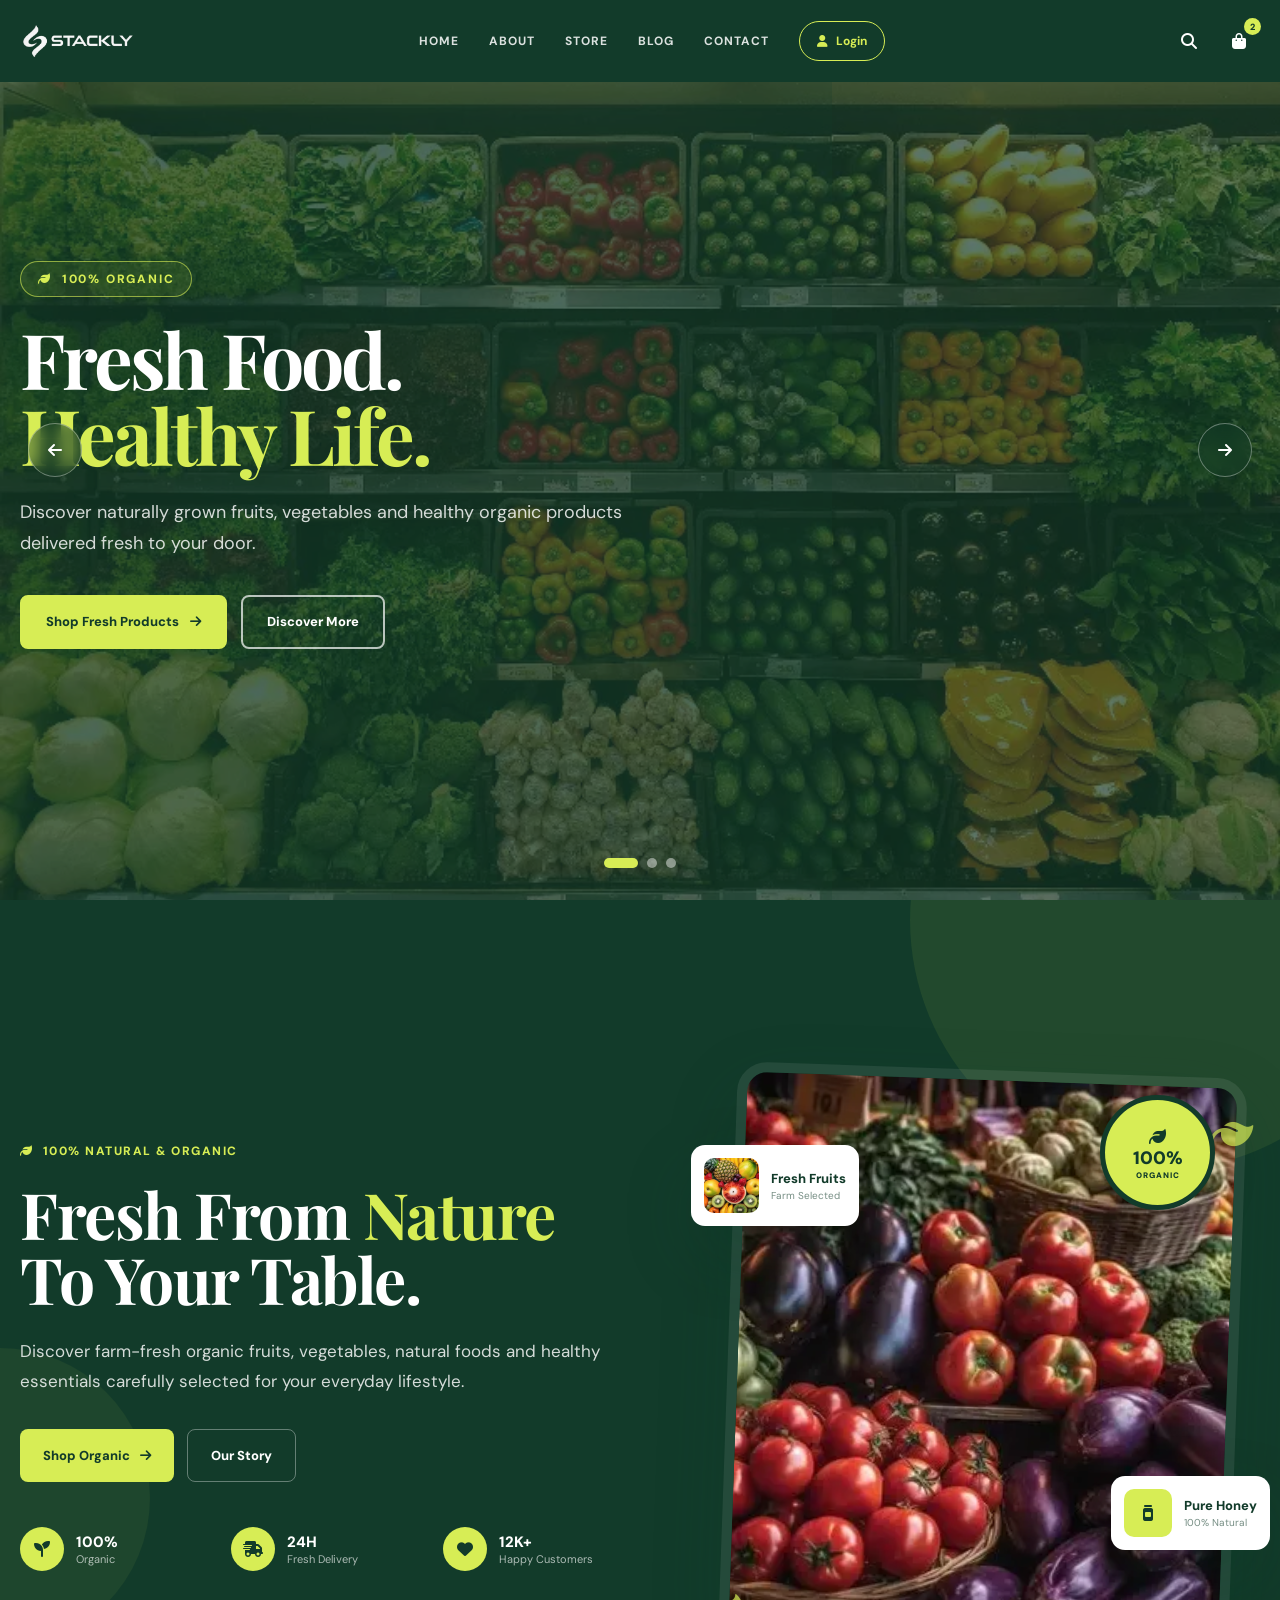
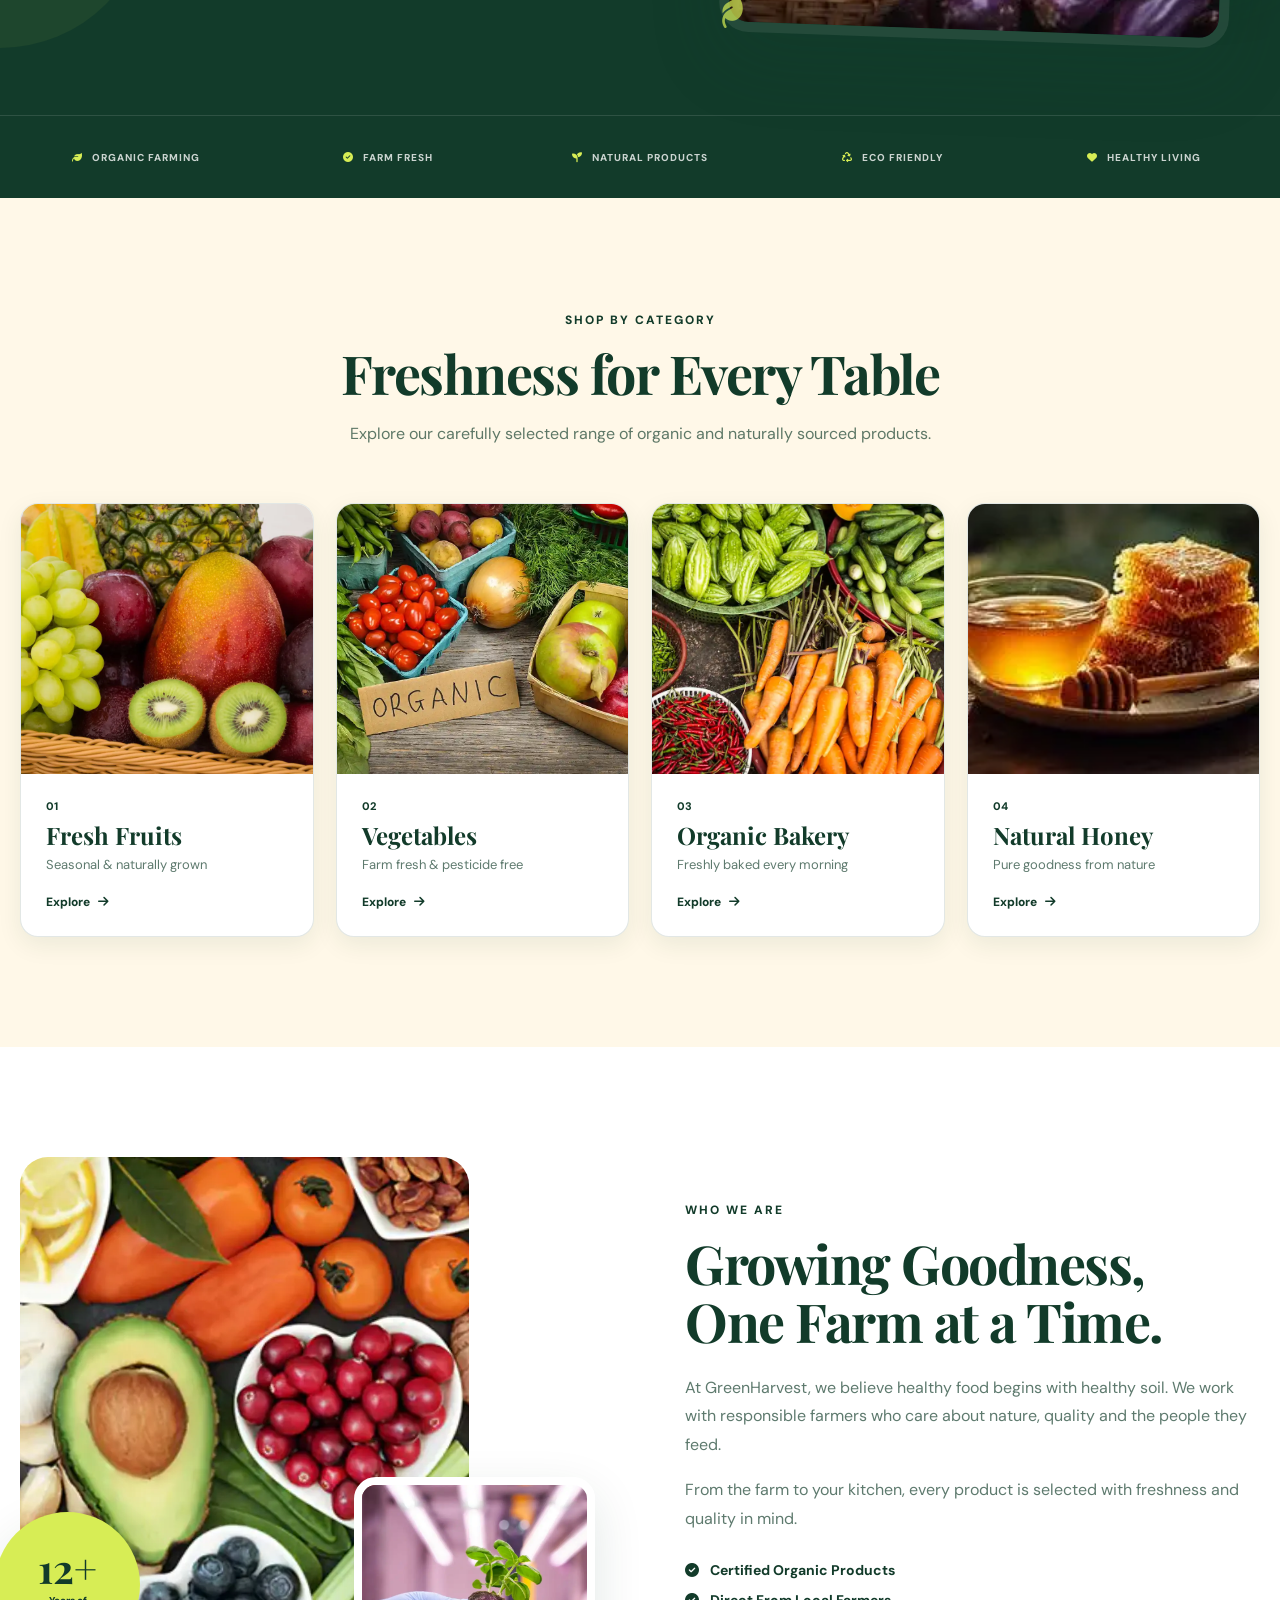
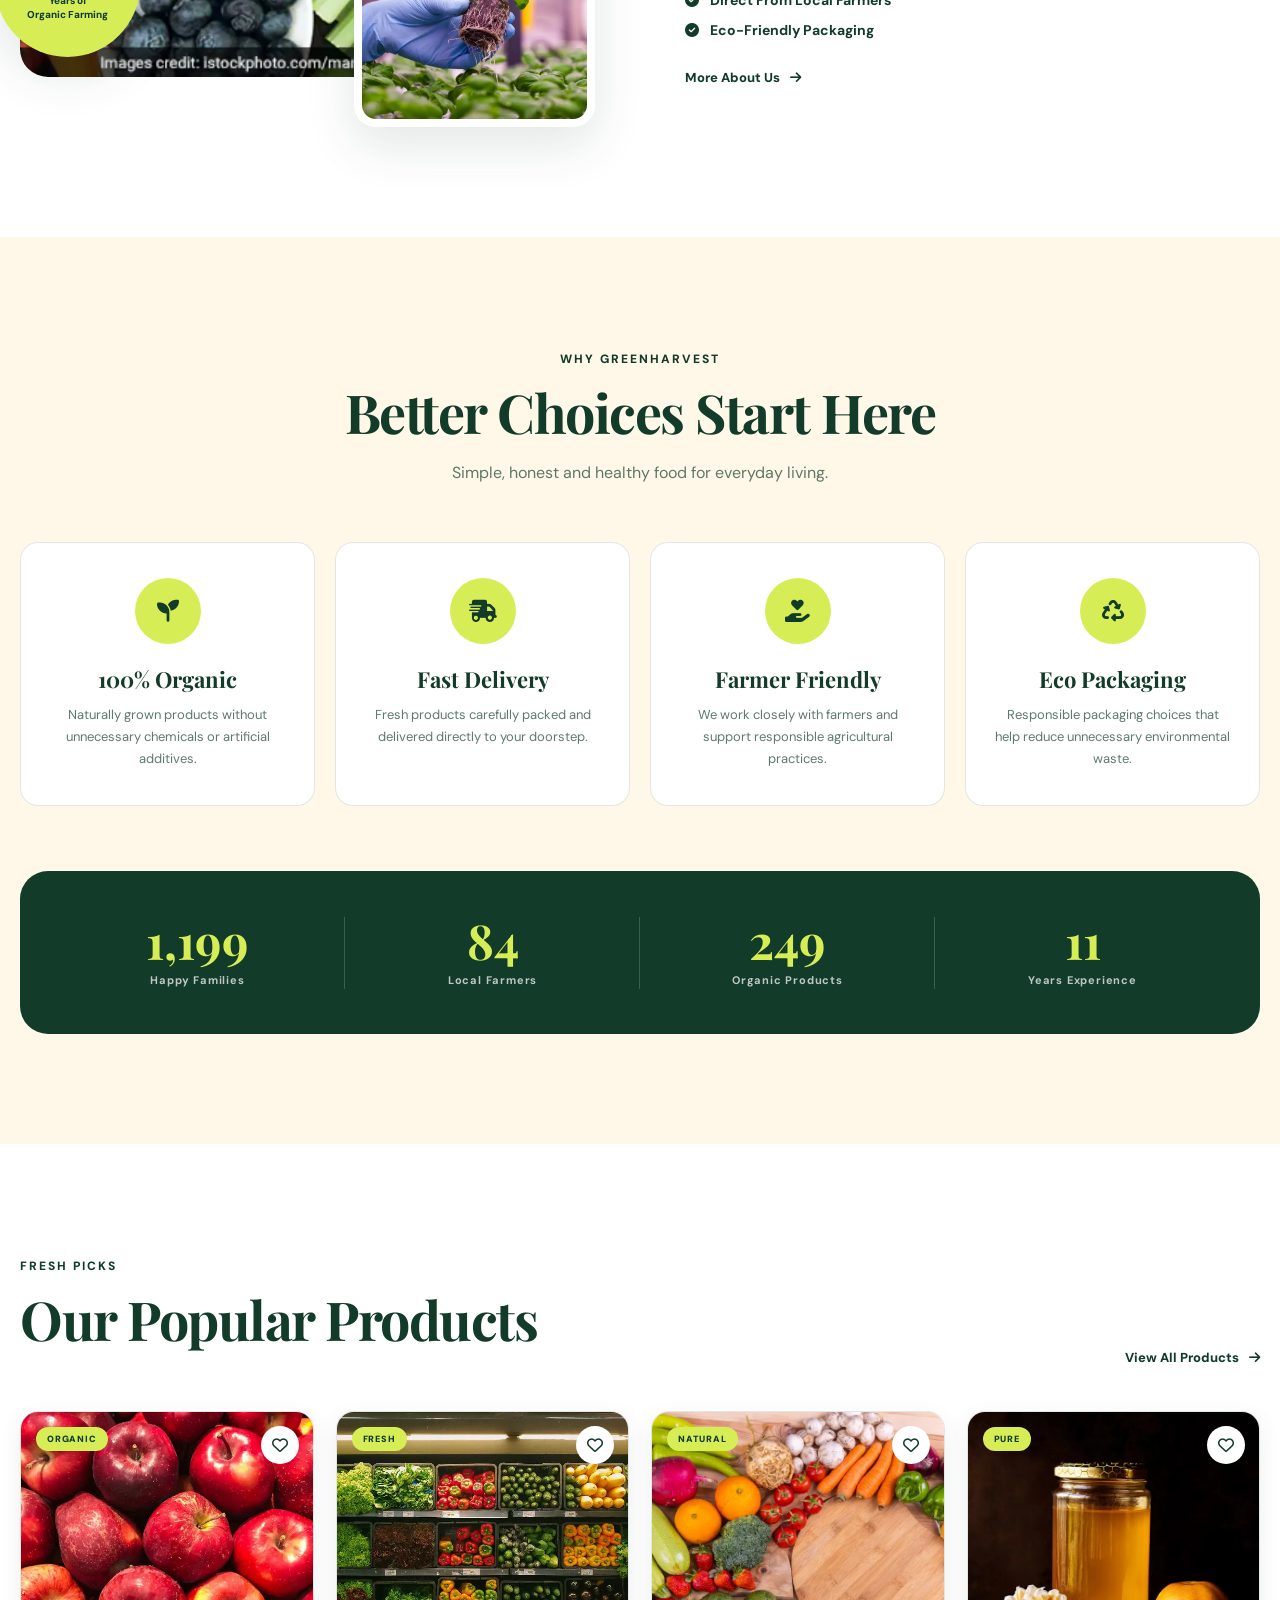
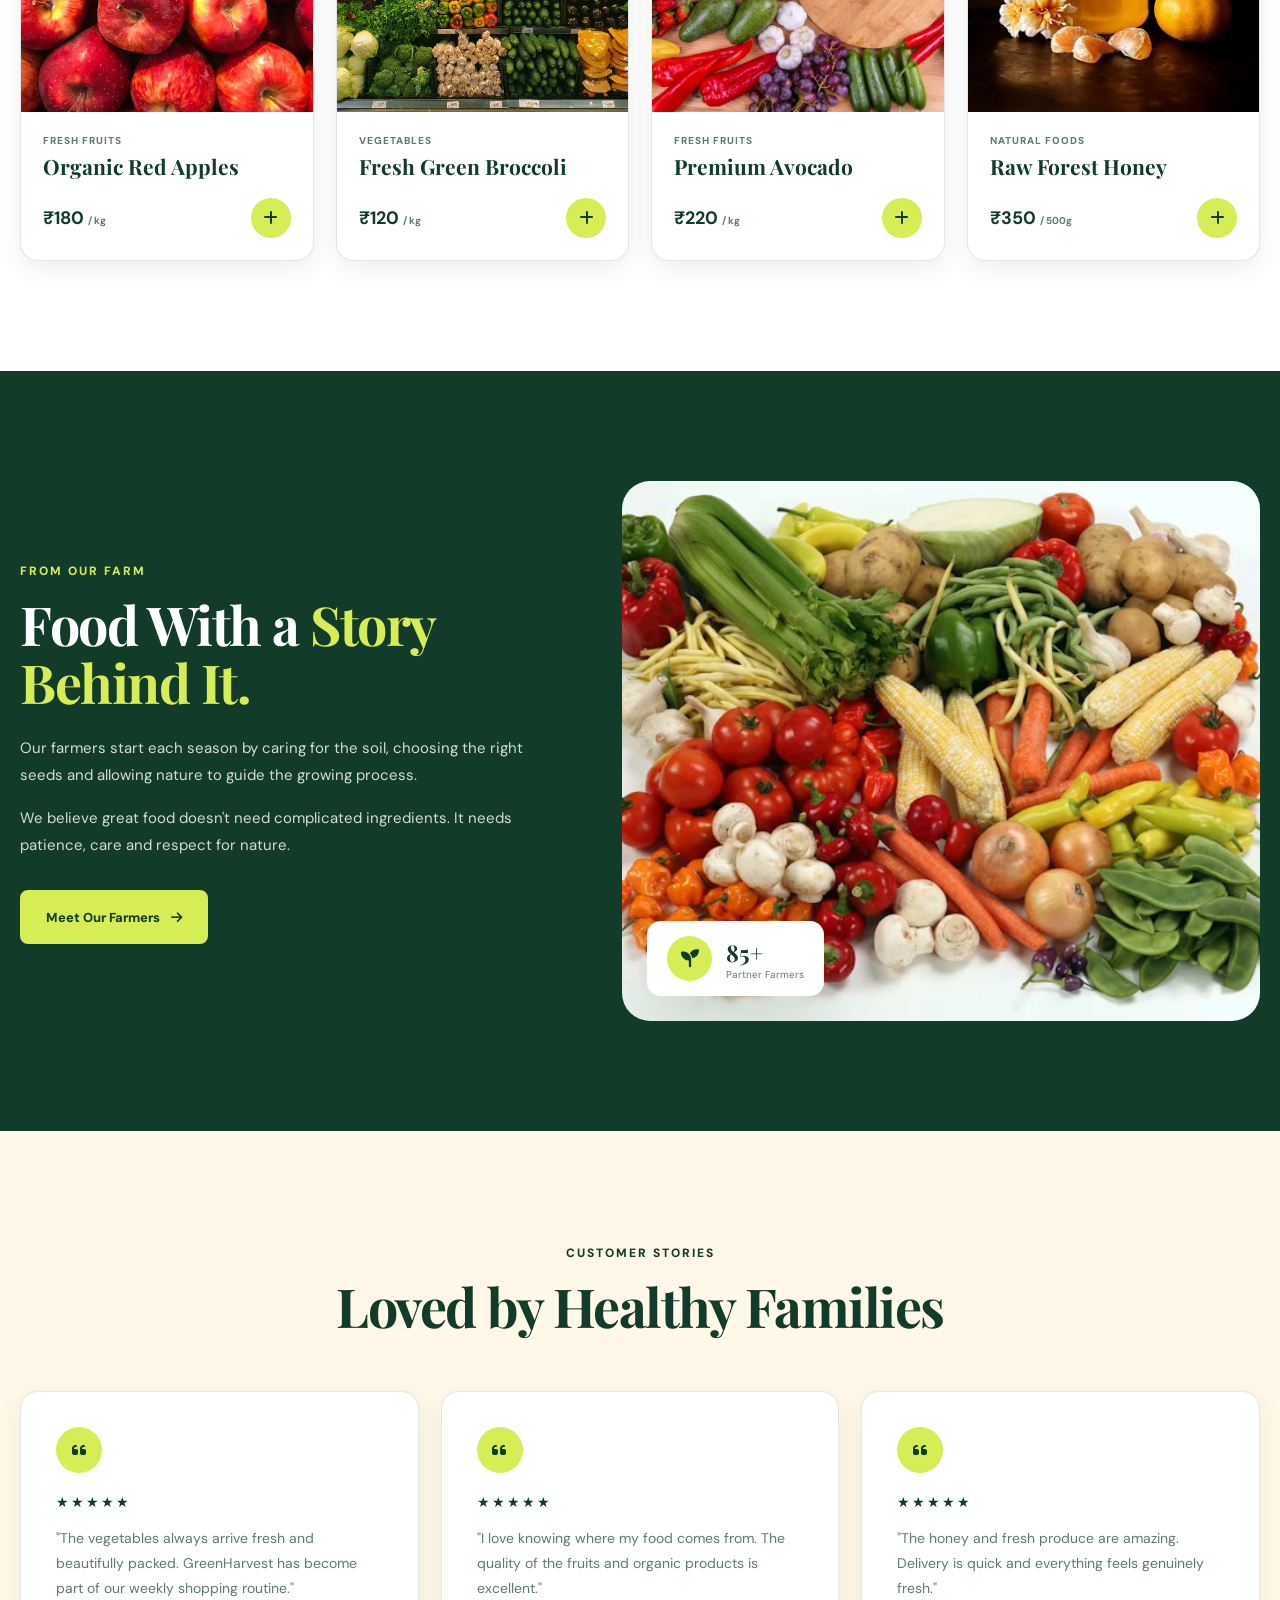
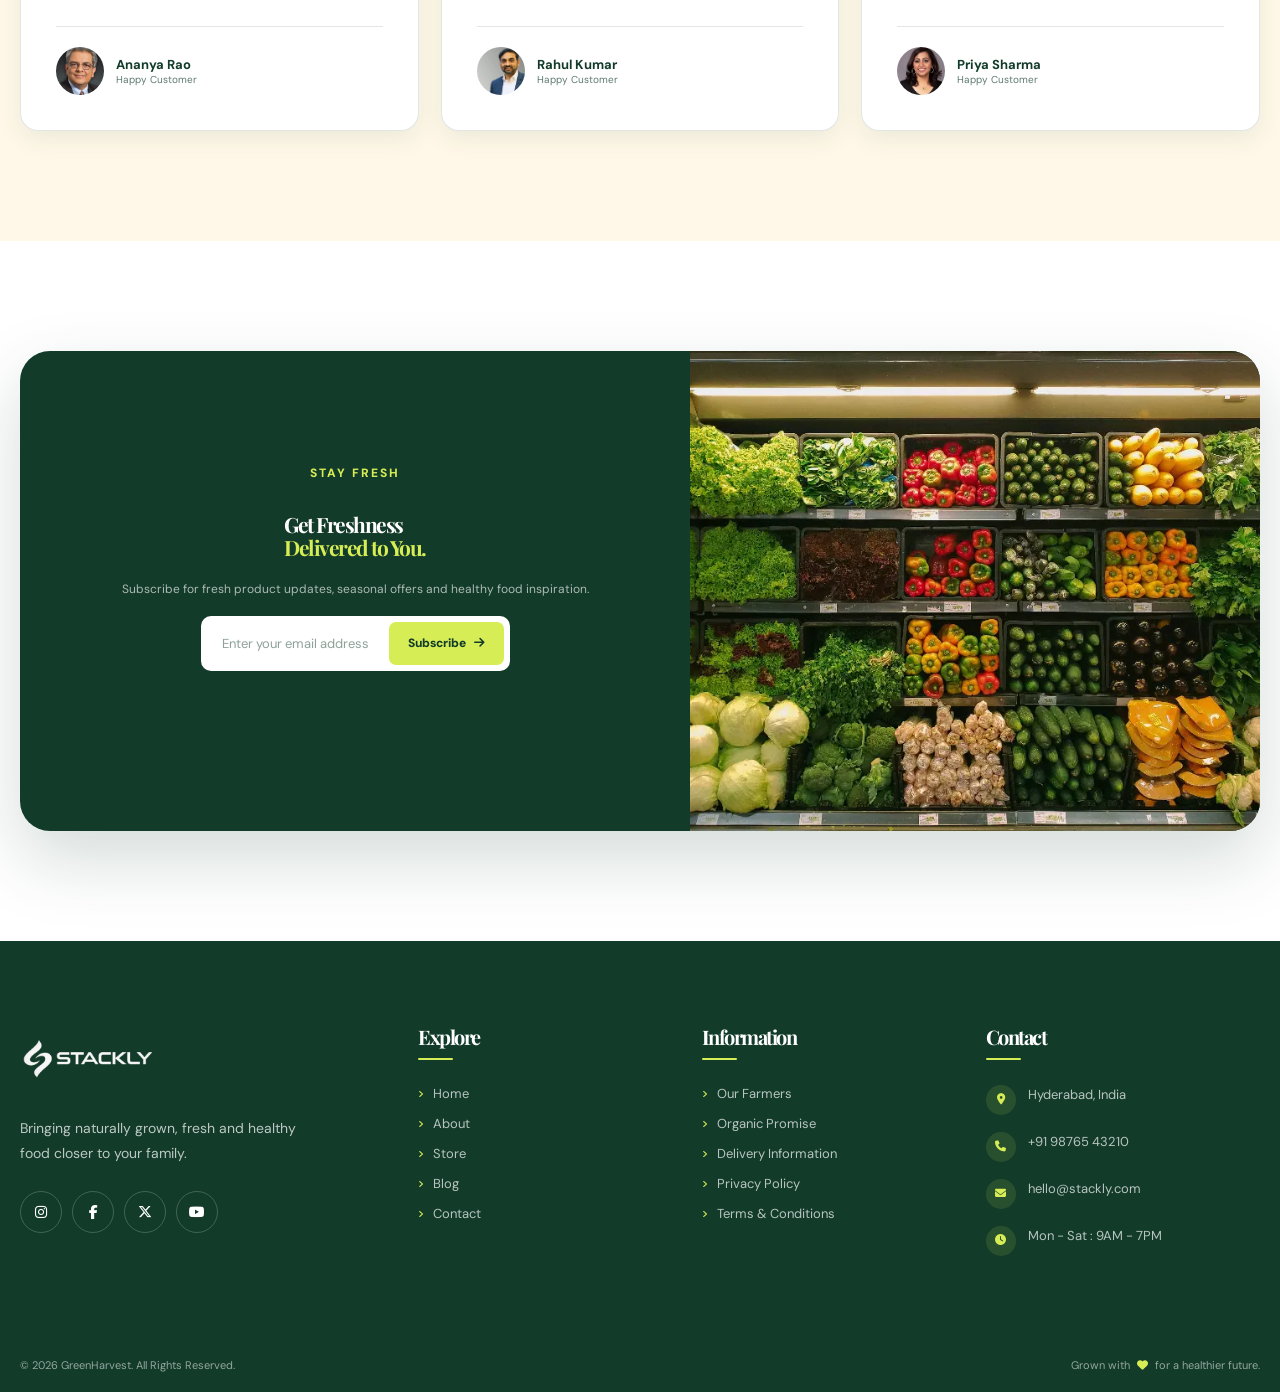
==== commit 1f4a811b: "Add files via upload" ====
--- a/index.html
+++ b/index.html
@@ -542,7 +542,7 @@
             <div class="category-card" data-aos="fade-up" data-aos-delay="200">
 
                 <div class="category-image">
-                    <img src="assets/f17.webp"
+                    <img src="assets/f22.webp"
                          alt="Organic vegetables">
                 </div>
 
@@ -1398,54 +1398,6 @@
     </div>
 
 
-    <!-- NEWSLETTER -->
-    <div class="footer-newsletter">
-
-        <div class="container newsletter-inner">
-
-            <div class="newsletter-content">
-
-                <span class="newsletter-icon">
-                    <i class="fa-solid fa-leaf"></i>
-                </span>
-
-                <div>
-                    <h2>Stay Fresh With Us</h2>
-
-                    <p>
-                        Get organic food updates, offers and healthy tips.
-                    </p>
-                </div>
-
-            </div>
-
-
-            <form class="newsletter-form" id="newsletterForm">
-
-                <label for="newsletterEmail" class="sr-only">
-                    Email address
-                </label>
-
-                <input
-                    type="email"
-                    id="newsletterEmail"
-                    placeholder="Enter your email"
-                    autocomplete="email"
-                    required
-                >
-
-                <button type="submit">
-                    Subscribe
-                    <i class="fa-solid fa-arrow-right"></i>
-                </button>
-
-            </form>
-
-        </div>
-
-    </div>
-
-
     <!-- FOOTER BOTTOM -->
     <div class="footer-bottom">
 
@@ -1467,15 +1419,7 @@
 
 </footer>
 
-<!-- Back To Top -->
-<button class="back-top"
-        id="backTop"
-        title="Back to Top"
-        aria-label="Back to Top">
-
-    <i class="fa-solid fa-arrow-up"></i>
-
-</button>
+
 
 
 <!-- AOS -->
--- a/css/style.css
+++ b/css/style.css
@@ -2523,62 +2523,7 @@
     font-size: 12px;
 }
 
-/* =========================================================
-   NEWSLETTER FORM
-========================================================= */
-
-.newsletter-form {
-    width: 430px;
-    max-width: 100%;
-    display: flex;
-    align-items: center;
-    padding: 5px;
-    border: 1px solid rgba(255, 255, 255, 0.2);
-    border-radius: 100px;
-    background: rgba(255, 255, 255, 0.05);
-}
-
-.newsletter-form input {
-    width: 100%;
-    height: 45px;
-    padding: 0 18px;
-    border: 0;
-    outline: 0;
-    background: transparent;
-    color: var(--white);
-    font-family: inherit;
-    font-size: 13px;
-}
-
-.newsletter-form input::placeholder {
-    color: rgba(255, 255, 255, 0.5);
-}
-
-.newsletter-form button {
-    height: 45px;
-    padding: 0 20px;
-    border: 0;
-    border-radius: 100px;
-    background: var(--accent);
-    color: var(--primary);
-    font-family: inherit;
-    font-size: 12px;
-    font-weight: 800;
-    cursor: pointer;
-    white-space: nowrap;
-    transition:
-        background var(--transition),
-        transform var(--transition);
-}
-
-.newsletter-form button i {
-    margin-left: 6px;
-}
-
-.newsletter-form button:hover {
-    background: var(--white);
-    transform: translateX(2px);
-}
+
 
 /* =========================================================
    FOOTER BOTTOM
